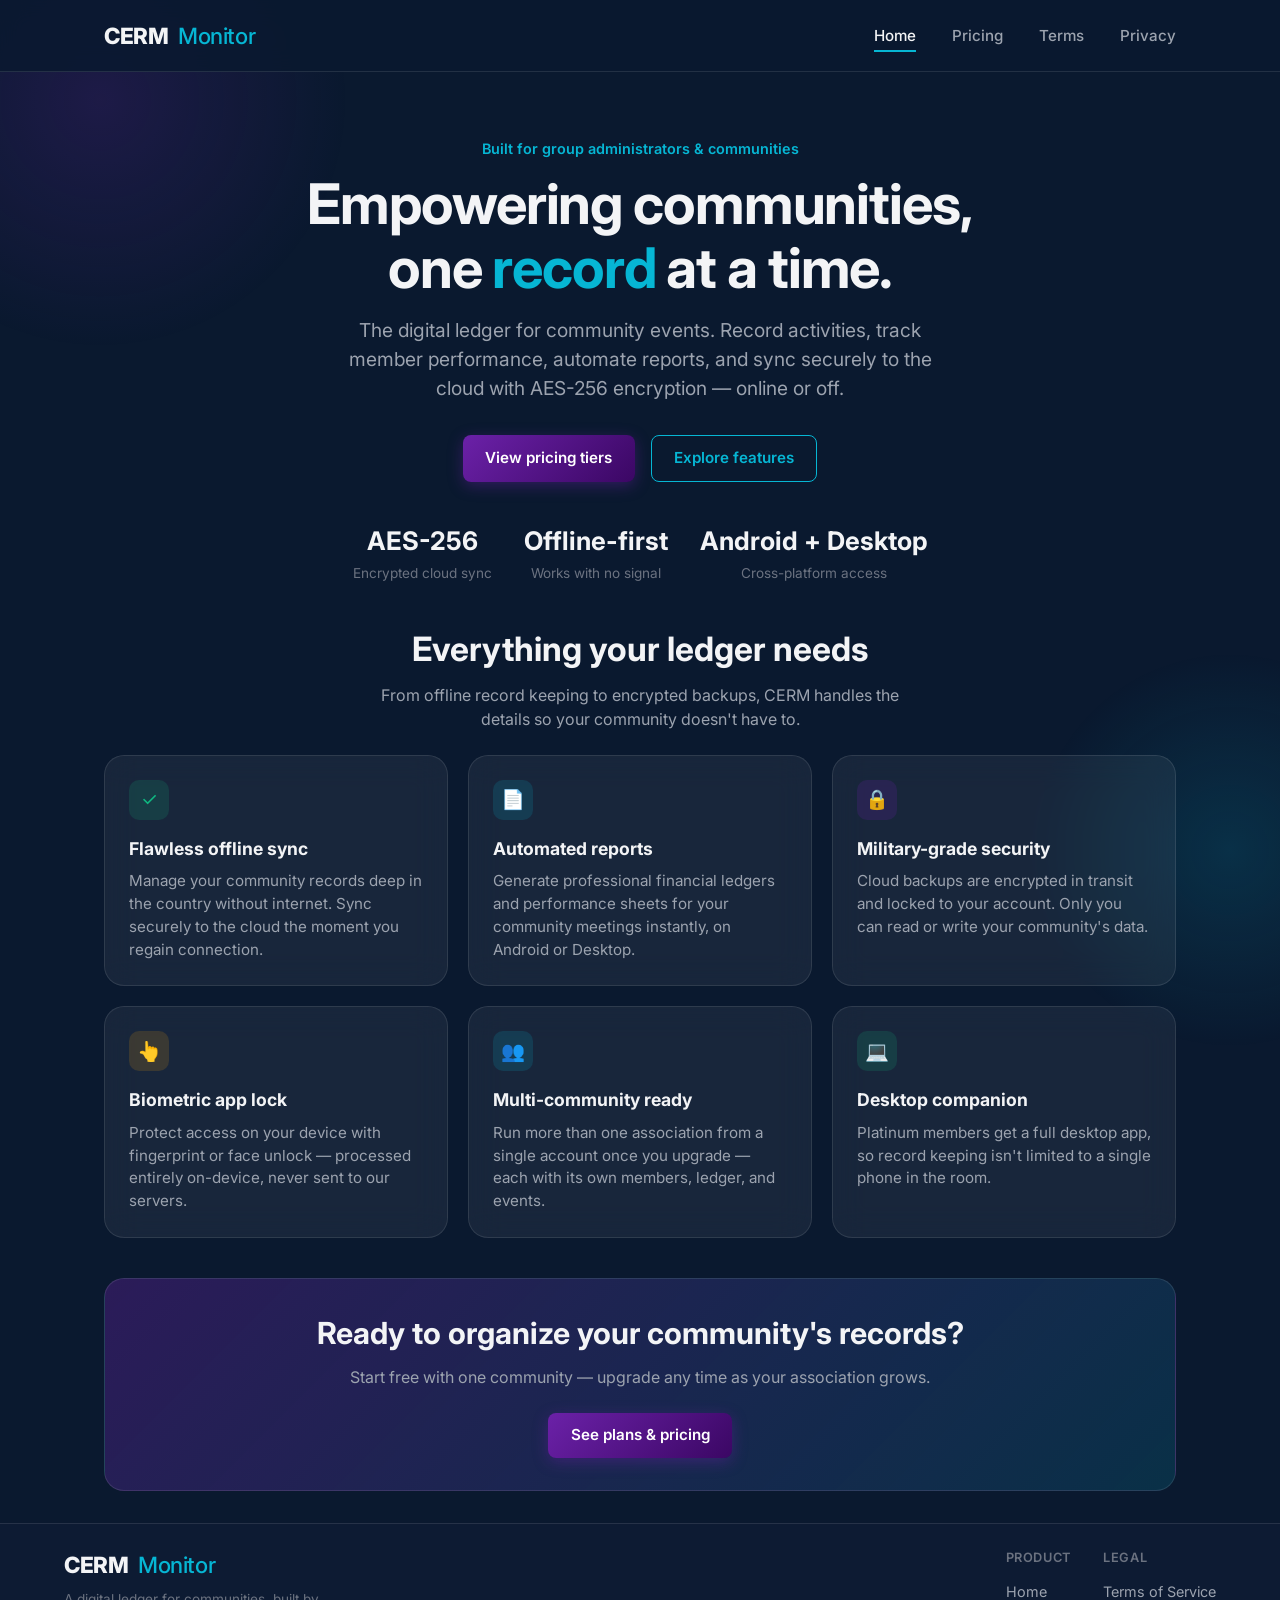
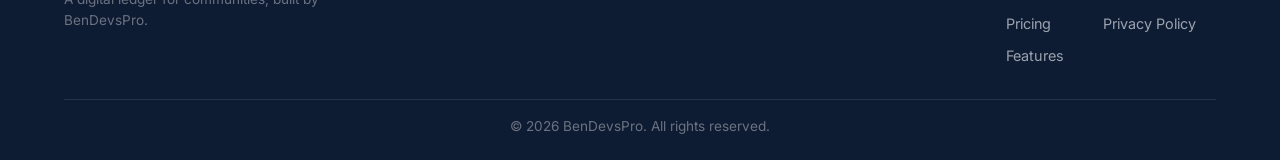
==== index.html @ d8074134 "Add files via upload" ====
<!DOCTYPE html>
<html lang="en">
<head>
    <meta charset="UTF-8">
    <meta name="viewport" content="width=device-width, initial-scale=1.0">
    <title>CERM | Community Events Records Monitor</title>
    <meta name="description" content="CERM is the digital ledger for group administrators and communities — record activities, track member performance, automate reports, and sync securely with AES-256 encryption.">
    <link rel="stylesheet" href="styles.css">
    <link href="https://fonts.googleapis.com/css2?family=Inter:wght@400;500;600;800&display=swap" rel="stylesheet">
</head>
<body>
    <a href="#main" class="skip-link">Skip to content</a>

    <header>
        <nav>
            <a href="index.html" class="logo">CERM <span>Monitor</span></a>
            <button class="nav-toggle" aria-label="Toggle navigation" aria-expanded="false">
                <span></span><span></span><span></span>
            </button>
            <ul class="nav-links">
                <li><a href="index.html">Home</a></li>
                <li><a href="subscription.html">Pricing</a></li>
                <li><a href="terms-of-service.html">Terms</a></li>
                <li><a href="privacy-policy.html">Privacy</a></li>
            </ul>
        </nav>
    </header>

    <main id="main">
        <section class="hero">
            <span class="hero-eyebrow">Built for group administrators & communities</span>
            <h1>Empowering communities,<br>one <span class="accent">record</span> at a time.</h1>
            <p>The digital ledger for community events. Record activities, track member performance, automate reports, and sync securely to the cloud with AES-256 encryption — online or off.</p>
            <div class="hero-actions">
                <a href="subscription.html" class="btn btn-primary">View pricing tiers</a>
                <a href="#features" class="btn btn-outline">Explore features</a>
            </div>
            <div class="hero-stats">
                <div>
                    <strong>AES-256</strong>
                    <span>Encrypted cloud sync</span>
                </div>
                <div>
                    <strong>Offline-first</strong>
                    <span>Works with no signal</span>
                </div>
                <div>
                    <strong>Android + Desktop</strong>
                    <span>Cross-platform access</span>
                </div>
            </div>
        </section>

        <section id="features">
            <div class="section-heading">
                <h2>Everything your ledger needs</h2>
                <p>From offline record keeping to encrypted backups, CERM handles the details so your community doesn't have to.</p>
            </div>
            <div class="feature-grid">
                <div class="feature-card">
                    <div class="feature-icon" style="background: rgba(16, 185, 129, 0.15); color: var(--emerald-success);">✓</div>
                    <h3>Flawless offline sync</h3>
                    <p>Manage your community records deep in the country without internet. Sync securely to the cloud the moment you regain connection.</p>
                </div>
                <div class="feature-card">
                    <div class="feature-icon" style="background: rgba(6, 182, 212, 0.15); color: var(--cyan-accent);">📄</div>
                    <h3>Automated reports</h3>
                    <p>Generate professional financial ledgers and performance sheets for your community meetings instantly, on Android or Desktop.</p>
                </div>
                <div class="feature-card">
                    <div class="feature-icon" style="background: rgba(107, 33, 168, 0.2); color: #C084FC;">🔒</div>
                    <h3>Military-grade security</h3>
                    <p>Cloud backups are encrypted in transit and locked to your account. Only you can read or write your community's data.</p>
                </div>
                <div class="feature-card">
                    <div class="feature-icon" style="background: rgba(245, 158, 11, 0.15); color: var(--amber-accent);">👆</div>
                    <h3>Biometric app lock</h3>
                    <p>Protect access on your device with fingerprint or face unlock — processed entirely on-device, never sent to our servers.</p>
                </div>
                <div class="feature-card">
                    <div class="feature-icon" style="background: rgba(6, 182, 212, 0.15); color: var(--cyan-accent);">👥</div>
                    <h3>Multi-community ready</h3>
                    <p>Run more than one association from a single account once you upgrade — each with its own members, ledger, and events.</p>
                </div>
                <div class="feature-card">
                    <div class="feature-icon" style="background: rgba(16, 185, 129, 0.15); color: var(--emerald-success);">💻</div>
                    <h3>Desktop companion</h3>
                    <p>Platinum members get a full desktop app, so record keeping isn't limited to a single phone in the room.</p>
                </div>
            </div>

            <div class="cta-banner">
                <h2>Ready to organize your community's records?</h2>
                <p>Start free with one community — upgrade any time as your association grows.</p>
                <a href="subscription.html" class="btn btn-primary">See plans & pricing</a>
            </div>
        </section>
    </main>

    <footer>
        <div class="footer-inner">
            <div class="footer-brand">
                <a href="index.html" class="logo">CERM <span>Monitor</span></a>
                <p class="footer-tagline">A digital ledger for communities, built by BenDevsPro.</p>
            </div>
            <div class="footer-links-group">
                <div class="footer-col">
                    <h4>Product</h4>
                    <ul>
                        <li><a href="index.html">Home</a></li>
                        <li><a href="subscription.html">Pricing</a></li>
                        <li><a href="index.html#features">Features</a></li>
                    </ul>
                </div>
                <div class="footer-col">
                    <h4>Legal</h4>
                    <ul>
                        <li><a href="terms-of-service.html">Terms of Service</a></li>
                        <li><a href="privacy-policy.html">Privacy Policy</a></li>
                    </ul>
                </div>
            </div>
        </div>
        <p class="footer-bottom">&copy; 2026 BenDevsPro. All rights reserved.</p>
    </footer>

    <script src="script.js"></script>
</body>
</html>
---- styles.css ----
:root {
    /* Brand Colors */
    --navy-bg: #0A192F;
    --navy-card: #112240;
    --purple-grad-start: #6B21A8;
    --purple-grad-end: #3B0764;
    --cyan-accent: #06B6D4;
    --emerald-success: #10B981;
    --amber-accent: #F59E0B;
    --text-primary: #F3F4F6;
    --text-secondary: #9CA3AF;
    --text-muted: #6B7280;

    /* Glassmorphism Variables - Adjusted for better contrast */
    --glass-bg: rgba(255, 255, 255, 0.06);
    --glass-bg-solid: #0D1B33;
    --glass-border: rgba(255, 255, 255, 0.1);

    /* Rhythm */
    --radius-sm: 8px;
    --radius-md: 14px;
    --radius-lg: 20px;
    --header-h: 72px;
}

* {
    margin: 0;
    padding: 0;
    box-sizing: border-box;
    font-family: 'Inter', -apple-system, BlinkMacSystemFont, "Segoe UI", Roboto, sans-serif;
}

html {
    scroll-behavior: smooth;
    scroll-padding-top: calc(var(--header-h) + 16px);
}

body {
    background-color: var(--navy-bg);
    color: var(--text-primary);
    line-height: 1.5; /* Reduced from 1.65 for tighter precision */
    overflow-x: hidden;
}

a { color: inherit; }

/* Skip link (a11y) */
.skip-link {
    position: absolute;
    top: -100px;
    left: 1rem;
    background: var(--cyan-accent);
    color: var(--navy-bg);
    padding: 0.6rem 1rem;
    border-radius: var(--radius-sm);
    font-weight: 600;
    z-index: 2000;
    transition: top 0.2s ease;
}
.skip-link:focus { top: 1rem; }

:focus-visible {
    outline: 2px solid var(--cyan-accent);
    outline-offset: 3px;
    border-radius: 4px;
}

/* Background Ambient Glow */
body::before {
    content: '';
    position: fixed;
    top: -150px;
    left: -150px;
    width: 500px;
    height: 500px;
    background: radial-gradient(circle, rgba(107, 33, 168, 0.2) 0%, rgba(10, 25, 47, 0) 70%);
    z-index: -1;
}

body::after {
    content: '';
    position: fixed;
    bottom: -150px;
    right: -150px;
    width: 400px;
    height: 400px;
    background: radial-gradient(circle, rgba(6, 182, 212, 0.15) 0%, rgba(10, 25, 47, 0) 70%);
    z-index: -1;
}

/* ============ Navigation ============ */
header {
    background: rgba(10, 25, 47, 0.85);
    backdrop-filter: blur(12px);
    -webkit-backdrop-filter: blur(12px);
    border-bottom: 1px solid var(--glass-border);
    position: fixed;
    width: 100%;
    top: 0;
    z-index: 1000;
    height: var(--header-h);
    display: flex;
    align-items: center;
}

nav {
    display: flex;
    justify-content: space-between;
    align-items: center;
    padding: 0 5%;
    max-width: 1200px;
    width: 100%;
    margin: 0 auto;
    position: relative;
}

.logo {
    font-size: 1.4rem;
    font-weight: 800;
    color: var(--text-primary);
    text-decoration: none;
    display: flex;
    align-items: center;
    gap: 10px;
    letter-spacing: -0.02em;
}

.logo span {
    color: var(--cyan-accent);
    font-weight: 500;
}

.nav-links {
    display: flex;
    list-style: none;
    gap: 2.25rem;
    align-items: center;
}

.nav-links a {
    color: var(--text-secondary);
    text-decoration: none;
    font-weight: 500;
    font-size: 0.95rem;
    position: relative;
    padding: 0.3rem 0;
    transition: color 0.25s ease;
}

.nav-links a::after {
    content: '';
    position: absolute;
    left: 0;
    bottom: -2px;
    width: 0;
    height: 2px;
    background: var(--cyan-accent);
    transition: width 0.25s ease;
}

.nav-links a:hover, .nav-links a.active {
    color: var(--text-primary);
}

.nav-links a:hover::after, .nav-links a.active::after {
    width: 100%;
}

/* Hamburger toggle (hidden on desktop) */
.nav-toggle {
    display: none;
    background: transparent;
    border: none;
    cursor: pointer;
    width: 40px;
    height: 40px;
    padding: 8px;
    flex-direction: column;
    justify-content: space-between;
    z-index: 1100;
}

.nav-toggle span {
    display: block;
    height: 2px;
    width: 100%;
    background: var(--text-primary);
    border-radius: 2px;
    transition: transform 0.28s ease, opacity 0.28s ease;
}

.nav-toggle[aria-expanded="true"] span:nth-child(1) {
    transform: translateY(9px) rotate(45deg);
}
.nav-toggle[aria-expanded="true"] span:nth-child(2) {
    opacity: 0;
}
.nav-toggle[aria-expanded="true"] span:nth-child(3) {
    transform: translateY(-9px) rotate(-45deg);
}

/* ============ Buttons ============ */
.btn {
    padding: 0.7rem 1.4rem;
    border-radius: var(--radius-sm);
    text-decoration: none;
    font-weight: 600;
    font-size: 0.95rem;
    transition: transform 0.2s ease, box-shadow 0.2s ease, background 0.2s ease;
    cursor: pointer;
    border: none;
    display: inline-flex;
    align-items: center;
    justify-content: center;
    gap: 0.5rem;
}

.btn-primary {
    background: linear-gradient(135deg, var(--purple-grad-start), var(--purple-grad-end));
    color: white;
    box-shadow: 0 4px 15px rgba(107, 33, 168, 0.4);
}

.btn-primary:hover {
    transform: translateY(-2px);
    box-shadow: 0 6px 20px rgba(107, 33, 168, 0.6);
}

.btn-outline {
    background: transparent;
    border: 1px solid var(--cyan-accent);
    color: var(--cyan-accent);
}

.btn-outline:hover {
    background: rgba(6, 182, 212, 0.1);
    transform: translateY(-2px);
}

.btn:active { transform: translateY(0); }

/* ============ Layout Utilities ============ */
main {
    margin-top: var(--header-h);
    min-height: calc(100vh - var(--header-h) - 100px);
    padding: 2rem 5%;
    max-width: 1200px;
    margin-left: auto;
    margin-right: auto;
}

.glass-card {
    background: var(--glass-bg);
    backdrop-filter: blur(16px);
    -webkit-backdrop-filter: blur(16px);
    border: 1px solid var(--glass-border);
    border-radius: var(--radius-lg);
    padding: 2rem;
    box-shadow: 0 8px 24px rgba(0,0,0, 0.25);
}

/* ============ Hero ============ */
.hero {
    text-align: center;
    padding: 2rem 0 2.5rem;
}

.hero-eyebrow {
    color: var(--cyan-accent);
    font-weight: 600;
    font-size: 0.9rem;
    margin-bottom: 0.75rem;
    display: inline-block;
}

.hero h1 {
    font-size: clamp(2.2rem, 5vw, 3.5rem);
    line-height: 1.15;
    margin-bottom: 1rem;
    letter-spacing: -0.02em;
}

.hero h1 .accent { color: var(--cyan-accent); }

.hero p {
    color: var(--text-secondary);
    font-size: clamp(1.05rem, 2vw, 1.2rem);
    max-width: 600px;
    margin: 0 auto 2rem auto;
}

.hero-actions {
    display: flex;
    gap: 1rem;
    justify-content: center;
    flex-wrap: wrap;
}

.hero-stats {
    display: flex;
    gap: 2rem;
    justify-content: center;
    margin-top: 2.5rem;
    flex-wrap: wrap;
}

.hero-stats div {
    text-align: center;
}

.hero-stats strong {
    display: block;
    font-size: 1.6rem;
    color: var(--text-primary);
}

.hero-stats span {
    color: var(--text-muted);
    font-size: 0.85rem;
}

/* ============ Feature / Section Cards ============ */
.section-heading {
    text-align: center;
    margin-bottom: 1.5rem;
}

.section-heading h2 {
    font-size: clamp(1.6rem, 3vw, 2.1rem);
    margin-bottom: 0.5rem;
}

.section-heading p {
    color: var(--text-secondary);
    max-width: 520px;
    margin: 0 auto;
}

.feature-grid {
    display: grid;
    grid-template-columns: repeat(auto-fit, minmax(280px, 1fr));
    gap: 1.25rem;
    margin-top: 1.5rem;
}

.feature-card {
    background: var(--glass-bg);
    backdrop-filter: blur(16px);
    -webkit-backdrop-filter: blur(16px);
    border: 1px solid var(--glass-border);
    border-radius: var(--radius-lg);
    padding: 1.5rem;
    transition: transform 0.25s ease, border-color 0.25s ease;
}

.feature-card:hover {
    transform: translateY(-4px);
    border-color: rgba(6, 182, 212, 0.45);
}

.feature-icon {
    width: 40px;
    height: 40px;
    border-radius: 10px;
    display: flex;
    align-items: center;
    justify-content: center;
    font-size: 1.2rem;
    margin-bottom: 1rem;
}

.feature-card h3 {
    font-size: 1.1rem;
    margin-bottom: 0.5rem;
    color: var(--text-primary);
}

.feature-card p {
    color: var(--text-secondary);
    font-size: 0.95rem;
}

/* CTA banner */
.cta-banner {
    margin-top: 2.5rem;
    text-align: center;
    padding: 2rem 1.5rem;
    border-radius: var(--radius-lg);
    background: linear-gradient(135deg, rgba(107, 33, 168, 0.35), rgba(6, 182, 212, 0.15));
    border: 1px solid var(--glass-border);
}

.cta-banner h2 {
    font-size: clamp(1.4rem, 3vw, 1.9rem);
    margin-bottom: 0.5rem;
}

.cta-banner p {
    color: var(--text-secondary);
    margin-bottom: 1.5rem;
}

/* ============ Typography for Legal Pages ============ */
.legal-content h1 {
    font-size: clamp(2rem, 4vw, 2.5rem);
    margin-bottom: 0.5rem;
    color: var(--text-primary);
}

.legal-content .last-updated {
    color: var(--cyan-accent);
    margin-bottom: 1rem;
    font-size: 0.9rem;
}

.legal-content .legal-intro {
    color: var(--text-secondary);
    margin-bottom: 2rem;
    max-width: 640px;
}

.legal-content h2 {
    color: var(--text-primary);
    margin-top: 2rem;
    margin-bottom: 0.75rem;
    font-size: 1.25rem;
    border-bottom: 1px solid var(--glass-border);
    padding-bottom: 0.5rem;
}

.legal-content p, .legal-content li {
    color: var(--text-secondary);
    margin-bottom: 0.75rem;
    max-width: 70ch;
}

.legal-content ul {
    margin-left: 1.5rem;
    margin-bottom: 1.5rem;
}

.legal-content strong { color: var(--text-primary); }

.legal-nav {
    display: flex;
    gap: 0.75rem;
    flex-wrap: wrap;
    margin-bottom: 1.5rem;
}

.legal-nav a {
    text-decoration: none;
    font-size: 0.85rem;
    font-weight: 600;
    color: var(--text-secondary);
    padding: 0.4rem 0.8rem;
    border-radius: 20px;
    border: 1px solid var(--glass-border);
    transition: all 0.2s ease;
}

.legal-nav a:hover, .legal-nav a[aria-current="page"] {
    color: var(--cyan-accent);
    border-color: var(--cyan-accent);
}

.legal-contact {
    margin-top: 2rem;
    padding-top: 1rem;
    border-top: 1px solid var(--glass-border);
    font-size: 0.9rem;
    color: var(--text-muted);
}

.legal-contact a {
    color: var(--cyan-accent);
    text-decoration: none;
}

/* ============ Pricing ============ */
.pricing-grid {
    display: grid;
    grid-template-columns: repeat(auto-fit, minmax(260px, 1fr));
    gap: 1.25rem;
    margin-top: 2rem;
    align-items: stretch;
}

.pricing-card {
    text-align: center;
    transition: transform 0.3s ease, border-color 0.3s ease;
    display: flex;
    flex-direction: column;
    padding: 1.5rem;
}

.pricing-card:hover {
    transform: translateY(-4px);
}

.pricing-card h3 {
    font-size: 1.1rem;
    letter-spacing: 0.01em;
}

.price {
    font-size: 2.5rem;
    font-weight: 800;
    color: var(--text-primary);
    margin: 0.5rem 0 0.25rem;
}

.price-sub {
    color: var(--cyan-accent);
    font-size: 0.85rem;
    min-height: 1.2em;
}

.features-list {
    list-style: none;
    margin: 1.5rem 0;
    text-align: left;
    color: var(--text-secondary);
    flex-grow: 1;
}

.features-list li {
    margin-bottom: 0.6rem;
    display: flex;
    align-items: flex-start;
    gap: 10px;
    font-size: 0.95rem;
}

.features-list li::before {
    content: '✓';
    color: var(--emerald-success);
    font-weight: bold;
    flex-shrink: 0;
}

.tier-gold {
    border: 1px solid rgba(245, 158, 11, 0.3);
}

.tier-platinum {
    border: 1px solid var(--cyan-accent);
    box-shadow: 0 0 25px rgba(6, 182, 212, 0.15);
    position: relative;
}

.tier-badge {
    background: var(--cyan-accent);
    color: var(--navy-bg);
    padding: 3px 10px;
    border-radius: 20px;
    font-size: 0.75rem;
    font-weight: 700;
    display: inline-block;
    margin-bottom: 8px;
    letter-spacing: 0.02em;
    align-self: center;
}

.pricing-note {
    text-align: center;
    color: var(--text-muted);
    font-size: 0.9rem;
    margin-top: 2rem;
}

.pricing-note a {
    color: var(--cyan-accent);
    text-decoration: none;
}

/* ============ Footer ============ */
footer {
    border-top: 1px solid var(--glass-border);
    padding: 1.5rem 5% 1.5rem;
    background: var(--glass-bg-solid);
}

.footer-inner {
    max-width: 1200px;
    margin: 0 auto;
    display: flex;
    justify-content: space-between;
    align-items: flex-start;
    flex-wrap: wrap;
    gap: 2rem;
}

.footer-brand .logo { margin-bottom: 0.5rem; }

.footer-tagline {
    color: var(--text-muted);
    font-size: 0.85rem;
    max-width: 260px;
}

.footer-links-group {
    display: flex;
    gap: 2rem;
    flex-wrap: wrap;
}

.footer-col h4 {
    font-size: 0.8rem;
    text-transform: uppercase;
    letter-spacing: 0.05em;
    color: var(--text-muted);
    margin-bottom: 0.75rem;
    font-weight: 600;
}

.footer-col ul {
    list-style: none;
}

.footer-col li {
    margin-bottom: 0.5rem;
}

.footer-col a {
    color: var(--text-secondary);
    text-decoration: none;
    font-size: 0.9rem;
    transition: color 0.2s ease;
}

.footer-col a:hover { color: var(--cyan-accent); }

.footer-bottom {
    max-width: 1200px;
    margin: 1.5rem auto 0;
    padding-top: 1rem;
    border-top: 1px solid var(--glass-border);
    color: var(--text-muted);
    font-size: 0.85rem;
    text-align: center;
}

/* ============ Mobile Responsive ============ */
@media (max-width: 860px) {
    .nav-toggle {
        display: flex;
    }

    .nav-links {
        position: fixed;
        top: var(--header-h);
        left: 0;
        right: 0;
        flex-direction: column;
        align-items: flex-start;
        gap: 0;
        background: var(--glass-bg-solid);
        border-bottom: 1px solid var(--glass-border);
        max-height: 0;
        overflow: hidden;
        transition: max-height 0.3s ease;
    }

    .nav-links.open {
        max-height: 400px;
    }

    .nav-links li {
        width: 100%;
    }

    .nav-links a {
        display: block;
        width: 100%;
        padding: 1rem 5%;
        border-bottom: 1px solid rgba(255,255,255,0.05);
    }

    .nav-links a::after { display: none; }

    main {
        padding: 2rem 6%;
    }

    .glass-card, .feature-card {
        padding: 1.25rem;
    }

    .hero-actions {
        flex-direction: column;
        align-items: stretch;
    }

    .hero-actions .btn {
        width: 100%;
    }

    .footer-inner {
        flex-direction: column;
    }

    .footer-links-group {
        gap: 2rem;
    }

    .pricing-card:hover {
        transform: none;
    }
}

@media (max-width: 480px) {
    .hero-stats {
        gap: 1.25rem;
    }
}
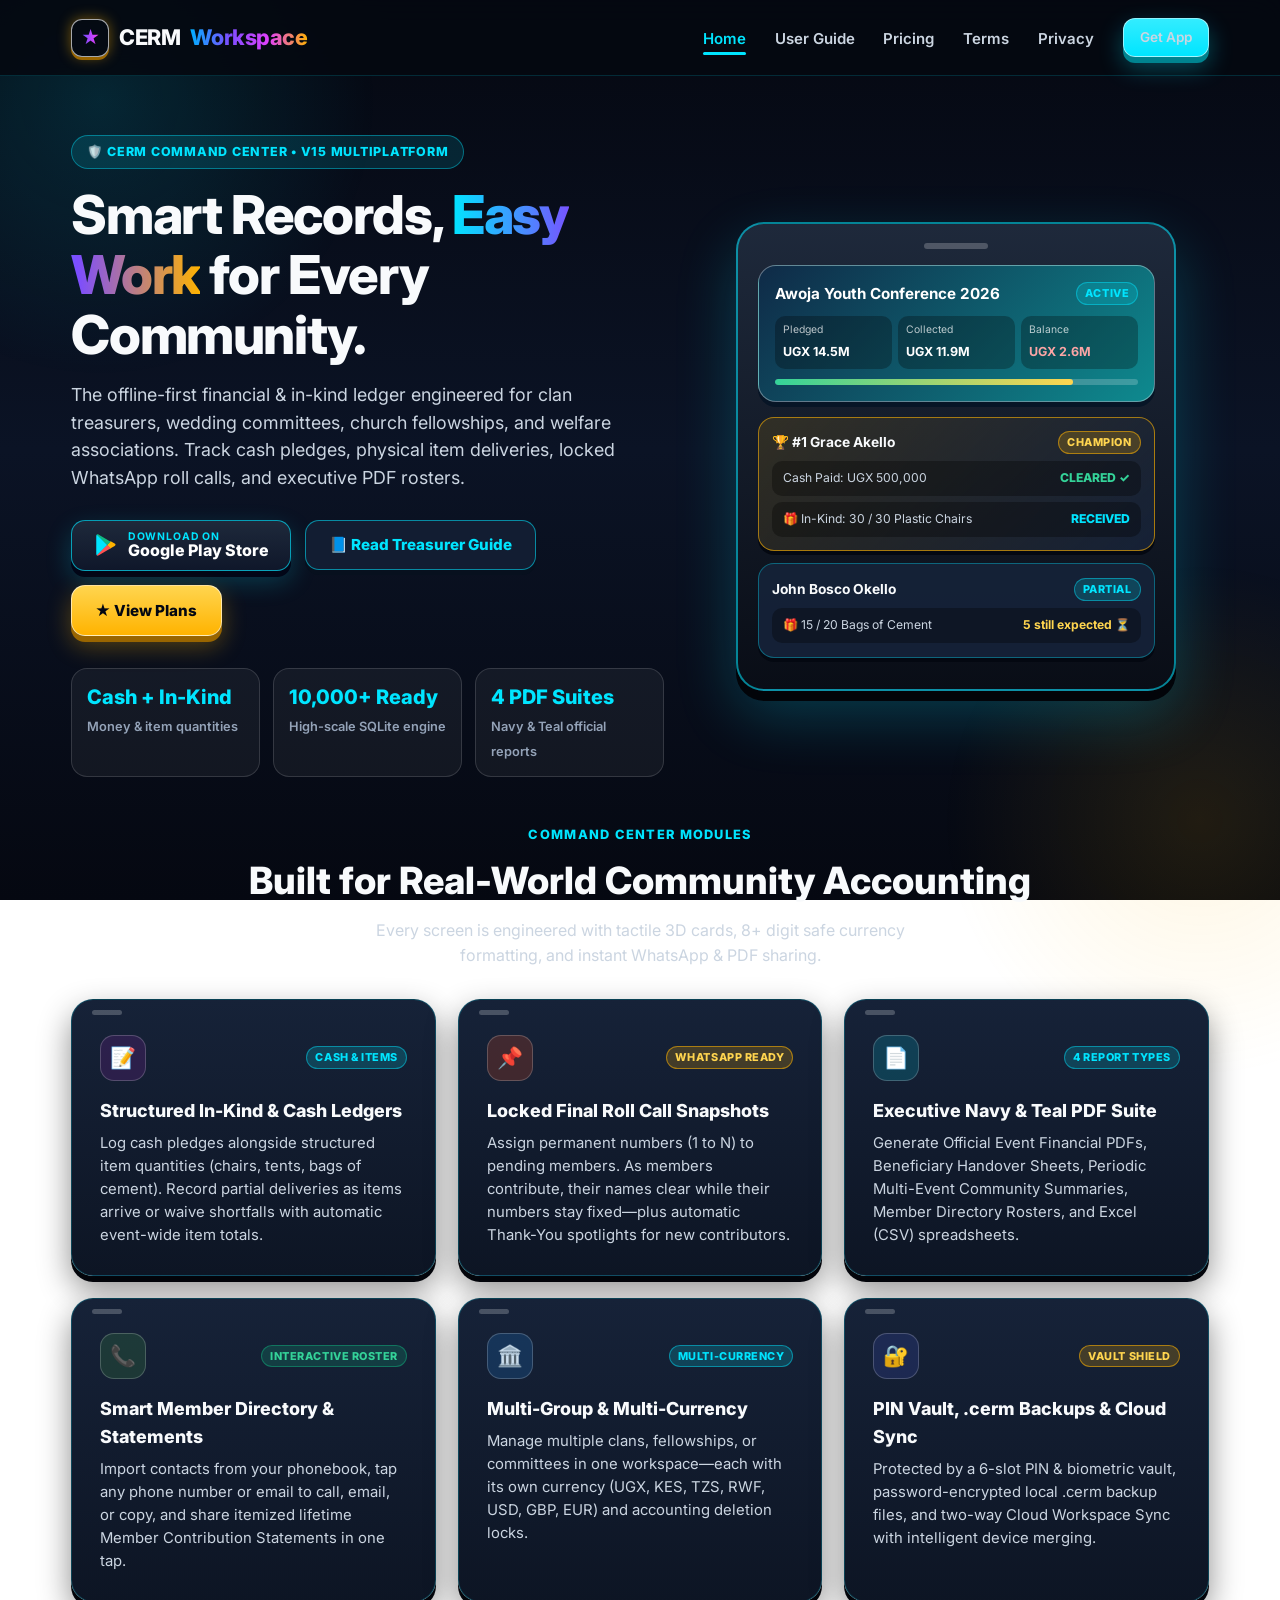
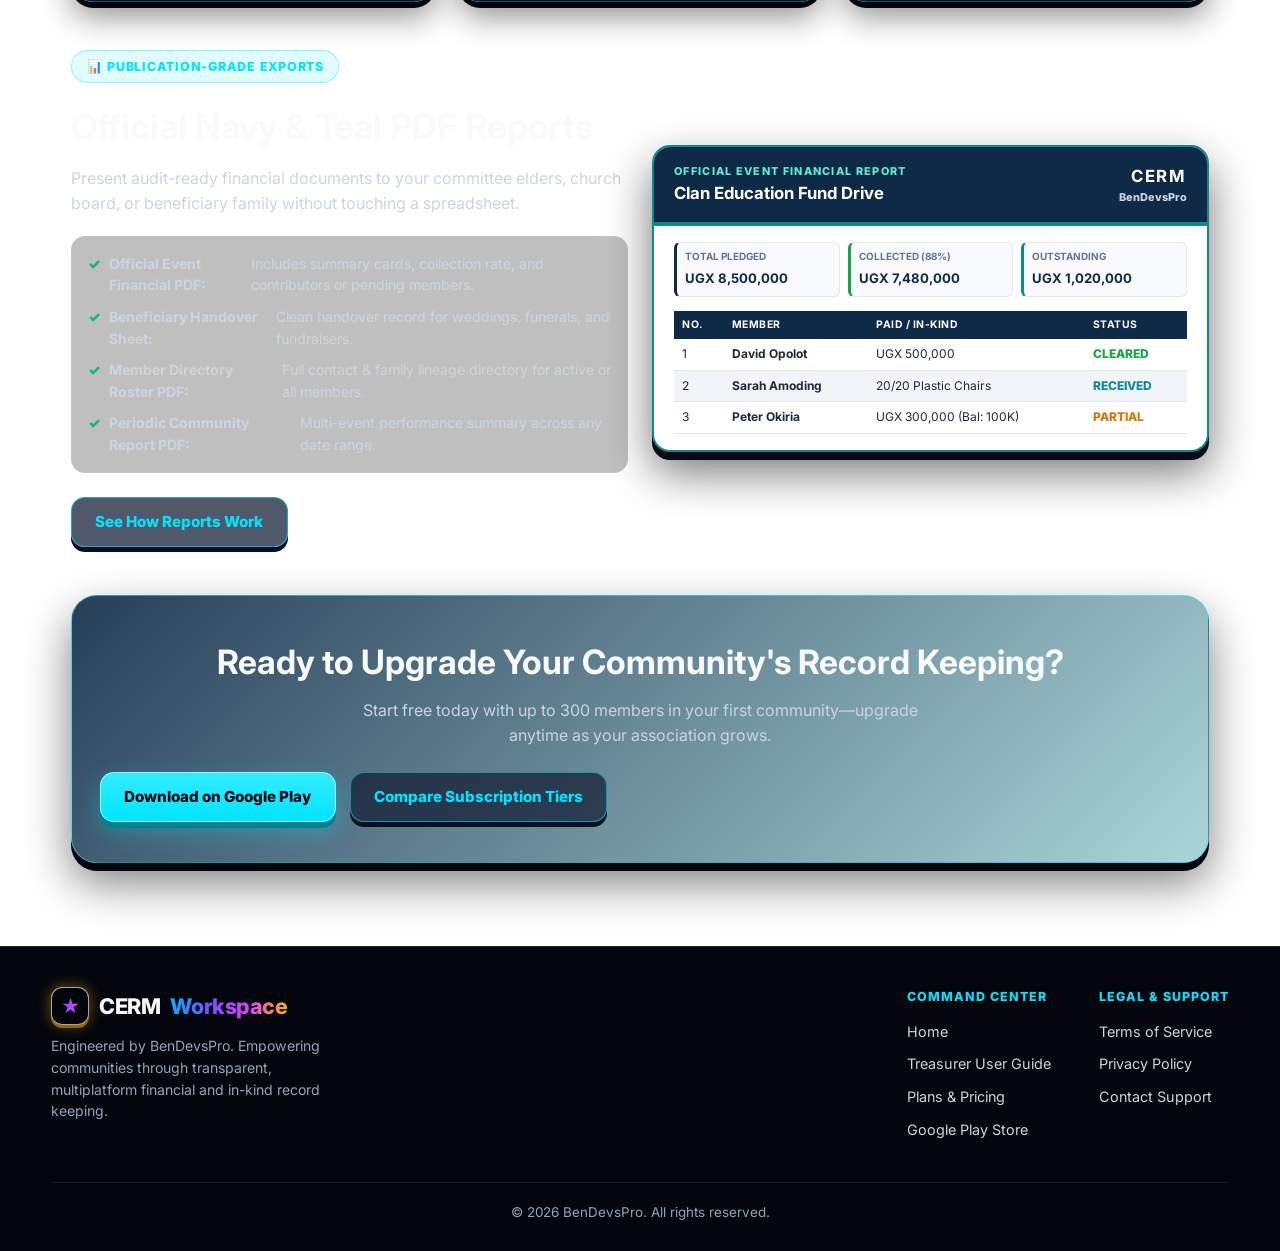
==== commit f7b934a0: "Add files via upload" ====
--- a/index.html
+++ b/index.html
@@ -4,119 +4,316 @@
     <meta charset="UTF-8">
     <meta name="viewport" content="width=device-width, initial-scale=1.0">
     <title>CERM | Community Events Records Monitor</title>
-    <meta name="description" content="CERM is the digital ledger for group administrators and communities — record activities, track member performance, automate reports, and sync securely with AES-256 encryption.">
+    <meta name="description" content="CERM is the 3D Command Center for community treasurers, clans, fellowships, and committees — track cash pledges, structured in-kind items, fixed WhatsApp roll calls, and executive Navy & Teal PDF reports.">
+    <link rel="icon" type="image/svg+xml" href="favicon.svg">
     <link rel="stylesheet" href="styles.css">
-    <link href="https://fonts.googleapis.com/css2?family=Inter:wght@400;500;600;800&display=swap" rel="stylesheet">
+    <link href="https://fonts.googleapis.com/css2?family=Inter:wght@400;500;600;700;800;900&display=swap" rel="stylesheet">
 </head>
 <body>
     <a href="#main" class="skip-link">Skip to content</a>
 
     <header>
         <nav>
-            <a href="index.html" class="logo">CERM <span>Monitor</span></a>
+            <a href="index.html" class="logo">
+                <span class="logo-medallion">★</span>
+                CERM <span>Workspace</span>
+            </a>
             <button class="nav-toggle" aria-label="Toggle navigation" aria-expanded="false">
                 <span></span><span></span><span></span>
             </button>
             <ul class="nav-links">
-                <li><a href="index.html">Home</a></li>
+                <li><a href="index.html" class="active">Home</a></li>
+                <li><a href="user-guide.html">User Guide</a></li>
                 <li><a href="subscription.html">Pricing</a></li>
                 <li><a href="terms-of-service.html">Terms</a></li>
                 <li><a href="privacy-policy.html">Privacy</a></li>
+                <li>
+                    <a href="https://play.google.com/store/apps/details?id=com.bendevspro.communityeventsrecordsmonitor" target="_blank" rel="noopener" class="btn btn-primary nav-cta-btn">
+                        Get App
+                    </a>
+                </li>
             </ul>
         </nav>
     </header>
 
     <main id="main">
-        <section class="hero">
-            <span class="hero-eyebrow">Built for group administrators & communities</span>
-            <h1>Empowering communities,<br>one <span class="accent">record</span> at a time.</h1>
-            <p>The digital ledger for community events. Record activities, track member performance, automate reports, and sync securely to the cloud with AES-256 encryption — online or off.</p>
-            <div class="hero-actions">
-                <a href="subscription.html" class="btn btn-primary">View pricing tiers</a>
-                <a href="#features" class="btn btn-outline">Explore features</a>
-            </div>
-            <div class="hero-stats">
-                <div>
-                    <strong>AES-256</strong>
-                    <span>Encrypted cloud sync</span>
-                </div>
-                <div>
-                    <strong>Offline-first</strong>
-                    <span>Works with no signal</span>
-                </div>
-                <div>
-                    <strong>Android + Desktop</strong>
-                    <span>Cross-platform access</span>
+        <!-- Split Hero with Interactive 3D Command Center Mockup -->
+        <section class="hero-split">
+            <div>
+                <span class="hero-badge">🛡️ CERM Command Center • v15 Multiplatform</span>
+                <h1>Smart Records, <span class="gradient-word">Easy Work</span> for Every Community.</h1>
+                <p>The offline-first financial &amp; in-kind ledger engineered for clan treasurers, wedding committees, church fellowships, and welfare associations. Track cash pledges, physical item deliveries, locked WhatsApp roll calls, and executive PDF rosters.</p>
+
+                <div class="hero-actions">
+                    <a href="https://play.google.com/store/apps/details?id=com.bendevspro.communityeventsrecordsmonitor" target="_blank" rel="noopener" class="btn btn-playstore">
+                        <svg class="play-icon" viewBox="0 0 24 24" fill="none">
+                            <path d="M3.6 2.4C3.2 2.8 3 3.4 3 4.2V19.8C3 20.6 3.2 21.2 3.6 21.6L3.7 21.7L13.1 12.3V11.7L3.7 2.3L3.6 2.4Z" fill="#00E5FF"/>
+                            <path d="M16.2 15.5L13.1 12.3V11.7L16.2 8.5L16.3 8.6L20 10.7C21.1 11.3 21.1 12.3 20 13L16.3 15.1L16.2 15.5Z" fill="#FFB300"/>
+                            <path d="M16.3 15.1L13.1 12L3.6 21.5C4 21.9 4.6 22 5.4 21.5L16.3 15.1Z" fill="#FF5252"/>
+                            <path d="M16.3 8.9L5.4 2.5C4.6 2 4 2.1 3.6 2.5L13.1 12L16.3 8.9Z" fill="#10B981"/>
+                        </svg>
+                        <div class="play-text">
+                            <small>Download on</small>
+                            <strong>Google Play Store</strong>
+                        </div>
+                    </a>
+                    <a href="user-guide.html" class="btn btn-outline">📘 Read Treasurer Guide</a>
+                    <a href="subscription.html" class="btn btn-gold">★ View Plans</a>
+                </div>
+
+                <div class="hero-metrics-strip">
+                    <div class="metric-pod">
+                        <strong>Cash + In-Kind</strong>
+                        <span>Money &amp; item quantities</span>
+                    </div>
+                    <div class="metric-pod">
+                        <strong>10,000+ Ready</strong>
+                        <span>High-scale SQLite engine</span>
+                    </div>
+                    <div class="metric-pod">
+                        <strong>4 PDF Suites</strong>
+                        <span>Navy &amp; Teal official reports</span>
+                    </div>
+                </div>
+            </div>
+
+            <!-- Leader Image: 3D App Command Center Preview -->
+            <div class="leader-showcase" aria-label="CERM 3D Command Center Preview">
+                <div class="device-frame">
+                    <div class="device-notch"></div>
+                    <div class="mockup-banner">
+                        <div class="mockup-banner-top">
+                            <strong>Awoja Youth Conference 2026</strong>
+                            <span class="pill-badge pill-cyan">ACTIVE</span>
+                        </div>
+                        <div class="mockup-stat-row">
+                            <div class="mockup-stat">
+                                <small>Pledged</small>
+                                <strong>UGX 14.5M</strong>
+                            </div>
+                            <div class="mockup-stat">
+                                <small>Collected</small>
+                                <strong>UGX 11.9M</strong>
+                            </div>
+                            <div class="mockup-stat">
+                                <small>Balance</small>
+                                <strong style="color: #FCA5A5;">UGX 2.6M</strong>
+                            </div>
+                        </div>
+                        <div class="mockup-progress-track">
+                            <div class="mockup-progress-fill"></div>
+                        </div>
+                    </div>
+
+                    <!-- Sample Expanded 3D Champion Card -->
+                    <div class="mockup-ledger-card gold-card">
+                        <div class="mockup-card-head">
+                            <strong>🏆 #1 Grace Akello</strong>
+                            <span class="pill-badge pill-gold">CHAMPION</span>
+                        </div>
+                        <div class="mockup-sub-box">
+                            <span>Cash Paid: UGX 500,000</span>
+                            <span style="color: #34D399; font-weight: 800;">CLEARED ✓</span>
+                        </div>
+                        <div class="mockup-sub-box" style="margin-top: 6px;">
+                            <span>🎁 In-Kind: 30 / 30 Plastic Chairs</span>
+                            <span style="color: #00E5FF; font-weight: 800;">RECEIVED</span>
+                        </div>
+                    </div>
+
+                    <!-- Sample In-Kind Partial Delivery Card -->
+                    <div class="mockup-ledger-card">
+                        <div class="mockup-card-head">
+                            <strong>John Bosco Okello</strong>
+                            <span class="pill-badge pill-cyan">PARTIAL</span>
+                        </div>
+                        <div class="mockup-sub-box">
+                            <span>🎁 15 / 20 Bags of Cement</span>
+                            <span style="color: var(--gold-light); font-weight: 700;">5 still expected ⏳</span>
+                        </div>
+                    </div>
                 </div>
             </div>
         </section>
 
+        <!-- Core Capabilities Grid -->
         <section id="features">
             <div class="section-heading">
-                <h2>Everything your ledger needs</h2>
-                <p>From offline record keeping to encrypted backups, CERM handles the details so your community doesn't have to.</p>
-            </div>
+                <span class="eyebrow">Command Center Modules</span>
+                <h2>Built for Real-World Community Accounting</h2>
+                <p>Every screen is engineered with tactile 3D cards, 8+ digit safe currency formatting, and instant WhatsApp &amp; PDF sharing.</p>
+            </div>
+
             <div class="feature-grid">
                 <div class="feature-card">
-                    <div class="feature-icon" style="background: rgba(16, 185, 129, 0.15); color: var(--emerald-success);">✓</div>
-                    <h3>Flawless offline sync</h3>
-                    <p>Manage your community records deep in the country without internet. Sync securely to the cloud the moment you regain connection.</p>
-                </div>
-                <div class="feature-card">
-                    <div class="feature-icon" style="background: rgba(6, 182, 212, 0.15); color: var(--cyan-accent);">📄</div>
-                    <h3>Automated reports</h3>
-                    <p>Generate professional financial ledgers and performance sheets for your community meetings instantly, on Android or Desktop.</p>
-                </div>
-                <div class="feature-card">
-                    <div class="feature-icon" style="background: rgba(107, 33, 168, 0.2); color: #C084FC;">🔒</div>
-                    <h3>Military-grade security</h3>
-                    <p>Cloud backups are encrypted in transit and locked to your account. Only you can read or write your community's data.</p>
-                </div>
-                <div class="feature-card">
-                    <div class="feature-icon" style="background: rgba(245, 158, 11, 0.15); color: var(--amber-accent);">👆</div>
-                    <h3>Biometric app lock</h3>
-                    <p>Protect access on your device with fingerprint or face unlock — processed entirely on-device, never sent to our servers.</p>
-                </div>
-                <div class="feature-card">
-                    <div class="feature-icon" style="background: rgba(6, 182, 212, 0.15); color: var(--cyan-accent);">👥</div>
-                    <h3>Multi-community ready</h3>
-                    <p>Run more than one association from a single account once you upgrade — each with its own members, ledger, and events.</p>
-                </div>
-                <div class="feature-card">
-                    <div class="feature-icon" style="background: rgba(16, 185, 129, 0.15); color: var(--emerald-success);">💻</div>
-                    <h3>Desktop companion</h3>
-                    <p>Platinum members get a full desktop app, so record keeping isn't limited to a single phone in the room.</p>
-                </div>
-            </div>
-
-            <div class="cta-banner">
-                <h2>Ready to organize your community's records?</h2>
-                <p>Start free with one community — upgrade any time as your association grows.</p>
-                <a href="subscription.html" class="btn btn-primary">See plans & pricing</a>
+                    <div class="feature-card-top">
+                        <div class="feature-icon" style="background: rgba(142, 36, 170, 0.2); color: #E040FB;">📝</div>
+                        <span class="pill-badge pill-cyan">CASH &amp; ITEMS</span>
+                    </div>
+                    <h3>Structured In-Kind &amp; Cash Ledgers</h3>
+                    <p>Log cash pledges alongside structured item quantities (chairs, tents, bags of cement). Record partial deliveries as items arrive or waive shortfalls with automatic event-wide item totals.</p>
+                </div>
+
+                <div class="feature-card">
+                    <div class="feature-card-top">
+                        <div class="feature-icon" style="background: rgba(244, 81, 30, 0.2); color: #FF6E40;">📌</div>
+                        <span class="pill-badge pill-gold">WHATSAPP READY</span>
+                    </div>
+                    <h3>Locked Final Roll Call Snapshots</h3>
+                    <p>Assign permanent numbers (1 to N) to pending members. As members contribute, their names clear while their numbers stay fixed—plus automatic Thank-You spotlights for new contributors.</p>
+                </div>
+
+                <div class="feature-card">
+                    <div class="feature-card-top">
+                        <div class="feature-icon" style="background: rgba(0, 229, 255, 0.16); color: var(--cyan-accent);">📄</div>
+                        <span class="pill-badge pill-cyan">4 REPORT TYPES</span>
+                    </div>
+                    <h3>Executive Navy &amp; Teal PDF Suite</h3>
+                    <p>Generate Official Event Financial PDFs, Beneficiary Handover Sheets, Periodic Multi-Event Community Summaries, Member Directory Rosters, and Excel (CSV) spreadsheets.</p>
+                </div>
+
+                <div class="feature-card">
+                    <div class="feature-card-top">
+                        <div class="feature-icon" style="background: rgba(67, 160, 71, 0.2); color: #66BB6A;">📞</div>
+                        <span class="pill-badge pill-green">INTERACTIVE ROSTER</span>
+                    </div>
+                    <h3>Smart Member Directory &amp; Statements</h3>
+                    <p>Import contacts from your phonebook, tap any phone number or email to call, email, or copy, and share itemized lifetime Member Contribution Statements in one tap.</p>
+                </div>
+
+                <div class="feature-card">
+                    <div class="feature-card-top">
+                        <div class="feature-icon" style="background: rgba(30, 136, 229, 0.2); color: #42A5F5;">🏛️</div>
+                        <span class="pill-badge pill-cyan">MULTI-CURRENCY</span>
+                    </div>
+                    <h3>Multi-Group &amp; Multi-Currency</h3>
+                    <p>Manage multiple clans, fellowships, or committees in one workspace—each with its own currency (UGX, KES, TZS, RWF, USD, GBP, EUR) and accounting deletion locks.</p>
+                </div>
+
+                <div class="feature-card">
+                    <div class="feature-card-top">
+                        <div class="feature-icon" style="background: rgba(57, 73, 171, 0.25); color: #8C9EFF;">🔐</div>
+                        <span class="pill-badge pill-gold">VAULT SHIELD</span>
+                    </div>
+                    <h3>PIN Vault, .cerm Backups &amp; Cloud Sync</h3>
+                    <p>Protected by a 6-slot PIN &amp; biometric vault, password-encrypted local <code>.cerm</code> backup files, and two-way Cloud Workspace Sync with intelligent device merging.</p>
+                </div>
             </div>
         </section>
+
+        <!-- Executive PDF Visual Showcase -->
+        <section class="pdf-showcase-grid">
+            <div>
+                <span class="hero-badge">📊 Publication-Grade Exports</span>
+                <h2 style="font-size: clamp(1.6rem, 3vw, 2.2rem); margin-bottom: 0.75rem;">Official Navy &amp; Teal PDF Reports</h2>
+                <p style="color: var(--text-secondary); margin-bottom: 1.2rem;">Present audit-ready financial documents to your committee elders, church board, or beneficiary family without touching a spreadsheet.</p>
+                <ul class="features-list" style="margin-bottom: 1.5rem;">
+                    <li><strong>Official Event Financial PDF:</strong> Includes summary cards, collection rate, and contributors or pending members.</li>
+                    <li><strong>Beneficiary Handover Sheet:</strong> Clean handover record for weddings, funerals, and fundraisers.</li>
+                    <li><strong>Member Directory Roster PDF:</strong> Full contact &amp; family lineage directory for active or all members.</li>
+                    <li><strong>Periodic Community Report PDF:</strong> Multi-event performance summary across any date range.</li>
+                </ul>
+                <a href="user-guide.html#pdf_csv_reports" class="btn btn-outline">See How Reports Work</a>
+            </div>
+
+            <div class="pdf-sheet-preview" aria-label="Official CERM PDF Report Preview">
+                <div class="pdf-sheet-header">
+                    <div>
+                        <small>OFFICIAL EVENT FINANCIAL REPORT</small>
+                        <strong>Clan Education Fund Drive</strong>
+                    </div>
+                    <div style="text-align: right;">
+                        <strong style="letter-spacing: 0.1em;">CERM</strong>
+                        <small style="color: #CBD5E1; letter-spacing: 0;">BenDevsPro</small>
+                    </div>
+                </div>
+                <div class="pdf-sheet-body">
+                    <div class="pdf-summary-cards">
+                        <div class="pdf-mini-card">
+                            <span>TOTAL PLEDGED</span>
+                            <strong>UGX 8,500,000</strong>
+                        </div>
+                        <div class="pdf-mini-card green">
+                            <span>COLLECTED (88%)</span>
+                            <strong>UGX 7,480,000</strong>
+                        </div>
+                        <div class="pdf-mini-card teal">
+                            <span>OUTSTANDING</span>
+                            <strong>UGX 1,020,000</strong>
+                        </div>
+                    </div>
+                    <table class="pdf-table-mock">
+                        <thead>
+                            <tr>
+                                <th>NO.</th>
+                                <th>MEMBER</th>
+                                <th>PAID / IN-KIND</th>
+                                <th>STATUS</th>
+                            </tr>
+                        </thead>
+                        <tbody>
+                            <tr>
+                                <td>1</td>
+                                <td><strong>David Opolot</strong></td>
+                                <td>UGX 500,000</td>
+                                <td><span style="color: #16A34A; font-weight: 800;">CLEARED</span></td>
+                            </tr>
+                            <tr>
+                                <td>2</td>
+                                <td><strong>Sarah Amoding</strong></td>
+                                <td>20/20 Plastic Chairs</td>
+                                <td><span style="color: #0E8A8F; font-weight: 800;">RECEIVED</span></td>
+                            </tr>
+                            <tr>
+                                <td>3</td>
+                                <td><strong>Peter Okiria</strong></td>
+                                <td>UGX 300,000 (Bal: 100K)</td>
+                                <td><span style="color: #D97706; font-weight: 800;">PARTIAL</span></td>
+                            </tr>
+                        </tbody>
+                    </table>
+                </div>
+            </div>
+        </section>
+
+        <!-- Bottom CTA -->
+        <div class="cta-banner">
+            <h2>Ready to Upgrade Your Community's Record Keeping?</h2>
+            <p>Start free today with up to 300 members in your first community—upgrade anytime as your association grows.</p>
+            <div class="hero-actions">
+                <a href="https://play.google.com/store/apps/details?id=com.bendevspro.communityeventsrecordsmonitor" target="_blank" rel="noopener" class="btn btn-primary">
+                    Download on Google Play
+                </a>
+                <a href="subscription.html" class="btn btn-outline">Compare Subscription Tiers</a>
+            </div>
+        </div>
     </main>
 
     <footer>
         <div class="footer-inner">
             <div class="footer-brand">
-                <a href="index.html" class="logo">CERM <span>Monitor</span></a>
-                <p class="footer-tagline">A digital ledger for communities, built by BenDevsPro.</p>
+                <a href="index.html" class="logo">
+                    <span class="logo-medallion">★</span>
+                    CERM <span>Workspace</span>
+                </a>
+                <p class="footer-tagline">Engineered by BenDevsPro. Empowering communities through transparent, multiplatform financial and in-kind record keeping.</p>
             </div>
             <div class="footer-links-group">
                 <div class="footer-col">
-                    <h4>Product</h4>
+                    <h4>Command Center</h4>
                     <ul>
                         <li><a href="index.html">Home</a></li>
-                        <li><a href="subscription.html">Pricing</a></li>
-                        <li><a href="index.html#features">Features</a></li>
+                        <li><a href="user-guide.html">Treasurer User Guide</a></li>
+                        <li><a href="subscription.html">Plans &amp; Pricing</a></li>
+                        <li><a href="https://play.google.com/store/apps/details?id=com.bendevspro.communityeventsrecordsmonitor" target="_blank" rel="noopener">Google Play Store</a></li>
                     </ul>
                 </div>
                 <div class="footer-col">
-                    <h4>Legal</h4>
+                    <h4>Legal &amp; Support</h4>
                     <ul>
                         <li><a href="terms-of-service.html">Terms of Service</a></li>
                         <li><a href="privacy-policy.html">Privacy Policy</a></li>
+                        <li><a href="mailto:bendevspro@gmail.com">Contact Support</a></li>
                     </ul>
                 </div>
             </div>
--- a/styles.css
+++ b/styles.css
@@ -1,26 +1,41 @@
 :root {
-    /* Brand Colors */
-    --navy-bg: #0A192F;
-    --navy-card: #112240;
-    --purple-grad-start: #6B21A8;
-    --purple-grad-end: #3B0764;
-    --cyan-accent: #06B6D4;
+    /* CERM 3D Casual Gaming & Security Vault Palette */
+    --vault-bg-top: #050811;
+    --vault-bg-mid: #0B1325;
+    --vault-bg-bottom: #111C33;
+    --vault-card-top: #162238;
+    --vault-card-bottom: #0D1524;
+    --vault-lip-dark: #03050B;
+
+    /* Official PDF Report Accent Colors */
+    --cerm-navy: #0F2A47;
+    --cerm-teal: #0E8A8F;
+
+    /* Neon & Podium Accents */
+    --cyan-accent: #00E5FF;
+    --cyan-lip: #00838F;
+    --gold-accent: #FFB300;
+    --gold-light: #FFD54F;
+    --gold-lip: #996500;
+    --silver-accent: #90A4AE;
+    --bronze-accent: #CD7F32;
     --emerald-success: #10B981;
-    --amber-accent: #F59E0B;
-    --text-primary: #F3F4F6;
-    --text-secondary: #9CA3AF;
-    --text-muted: #6B7280;
-
-    /* Glassmorphism Variables - Adjusted for better contrast */
-    --glass-bg: rgba(255, 255, 255, 0.06);
-    --glass-bg-solid: #0D1B33;
-    --glass-border: rgba(255, 255, 255, 0.1);
-
-    /* Rhythm */
-    --radius-sm: 8px;
-    --radius-md: 14px;
-    --radius-lg: 20px;
-    --header-h: 72px;
+    --emerald-lip: #065F46;
+    --purple-accent: #AB47BC;
+    --coral-accent: #FF5252;
+
+    --text-primary: #F8FAFC;
+    --text-secondary: #CBD5E1;
+    --text-muted: #94A3B8;
+
+    --glass-border: rgba(0, 229, 255, 0.22);
+    --card-border-subtle: rgba(255, 255, 255, 0.12);
+
+    --radius-sm: 10px;
+    --radius-md: 16px;
+    --radius-lg: 22px;
+    --radius-xl: 26px;
+    --header-h: 76px;
 }
 
 * {
@@ -32,17 +47,21 @@
 
 html {
     scroll-behavior: smooth;
-    scroll-padding-top: calc(var(--header-h) + 16px);
+    scroll-padding-top: calc(var(--header-h) + 20px);
 }
 
 body {
-    background-color: var(--navy-bg);
+    background: linear-gradient(180deg, var(--vault-bg-top) 0%, var(--vault-bg-mid) 50%, var(--vault-bg-top) 100%);
+    background-attachment: fixed;
     color: var(--text-primary);
-    line-height: 1.5; /* Reduced from 1.65 for tighter precision */
+    line-height: 1.55;
     overflow-x: hidden;
 }
 
-a { color: inherit; }
+a {
+    color: inherit;
+    text-decoration: none;
+}
 
 /* Skip link (a11y) */
 .skip-link {
@@ -50,10 +69,10 @@
     top: -100px;
     left: 1rem;
     background: var(--cyan-accent);
-    color: var(--navy-bg);
-    padding: 0.6rem 1rem;
+    color: #000;
+    padding: 0.65rem 1.1rem;
     border-radius: var(--radius-sm);
-    font-weight: 600;
+    font-weight: 800;
     z-index: 2000;
     transition: top 0.2s ease;
 }
@@ -62,38 +81,40 @@
 :focus-visible {
     outline: 2px solid var(--cyan-accent);
     outline-offset: 3px;
-    border-radius: 4px;
-}
-
-/* Background Ambient Glow */
+    border-radius: 6px;
+}
+
+/* Ambient Vault Glow Orbs */
 body::before {
     content: '';
     position: fixed;
-    top: -150px;
-    left: -150px;
-    width: 500px;
-    height: 500px;
-    background: radial-gradient(circle, rgba(107, 33, 168, 0.2) 0%, rgba(10, 25, 47, 0) 70%);
+    top: -180px;
+    left: -180px;
+    width: 560px;
+    height: 560px;
+    background: radial-gradient(circle, rgba(0, 229, 255, 0.13) 0%, rgba(5, 8, 17, 0) 70%);
+    pointer-events: none;
     z-index: -1;
 }
 
 body::after {
     content: '';
     position: fixed;
-    bottom: -150px;
-    right: -150px;
-    width: 400px;
-    height: 400px;
-    background: radial-gradient(circle, rgba(6, 182, 212, 0.15) 0%, rgba(10, 25, 47, 0) 70%);
+    bottom: -180px;
+    right: -180px;
+    width: 520px;
+    height: 520px;
+    background: radial-gradient(circle, rgba(255, 179, 0, 0.11) 0%, rgba(5, 8, 17, 0) 70%);
+    pointer-events: none;
     z-index: -1;
 }
 
-/* ============ Navigation ============ */
+/* ============ Header & Navigation ============ */
 header {
-    background: rgba(10, 25, 47, 0.85);
-    backdrop-filter: blur(12px);
-    -webkit-backdrop-filter: blur(12px);
-    border-bottom: 1px solid var(--glass-border);
+    background: rgba(5, 8, 17, 0.88);
+    backdrop-filter: blur(16px);
+    -webkit-backdrop-filter: blur(16px);
+    border-bottom: 1px solid rgba(0, 229, 255, 0.16);
     position: fixed;
     width: 100%;
     top: 0;
@@ -107,74 +128,90 @@
     display: flex;
     justify-content: space-between;
     align-items: center;
-    padding: 0 5%;
-    max-width: 1200px;
+    padding: 0 4%;
+    max-width: 1240px;
     width: 100%;
     margin: 0 auto;
-    position: relative;
 }
 
 .logo {
-    font-size: 1.4rem;
+    font-size: 1.35rem;
     font-weight: 800;
     color: var(--text-primary);
-    text-decoration: none;
-    display: flex;
+    display: inline-flex;
     align-items: center;
     gap: 10px;
     letter-spacing: -0.02em;
 }
 
+.logo-medallion {
+    width: 38px;
+    height: 38px;
+    border-radius: 11px;
+    background: radial-gradient(circle at 35% 30%, var(--gold-light), var(--gold-accent));
+    box-shadow: 0 3px 0 var(--gold-lip), 0 0 14px rgba(255, 179, 0, 0.45);
+    display: inline-flex;
+    align-items: center;
+    justify-content: center;
+    color: #000;
+    font-size: 1.15rem;
+    border: 1.5px solid rgba(255, 255, 255, 0.65);
+}
+
 .logo span {
-    color: var(--cyan-accent);
-    font-weight: 500;
+    background: linear-gradient(90deg, #00B0FF, #7C4DFF, #E040FB, #FFB300);
+    -webkit-background-clip: text;
+    -webkit-text-fill-color: transparent;
+    font-weight: 800;
 }
 
 .nav-links {
     display: flex;
     list-style: none;
-    gap: 2.25rem;
+    gap: 1.8rem;
     align-items: center;
 }
 
 .nav-links a {
     color: var(--text-secondary);
-    text-decoration: none;
-    font-weight: 500;
-    font-size: 0.95rem;
+    font-weight: 600;
+    font-size: 0.94rem;
     position: relative;
-    padding: 0.3rem 0;
-    transition: color 0.25s ease;
-}
-
-.nav-links a::after {
+    padding: 0.35rem 0;
+    transition: color 0.2s ease;
+}
+
+.nav-links a:not(.btn)::after {
     content: '';
     position: absolute;
     left: 0;
     bottom: -2px;
     width: 0;
-    height: 2px;
+    height: 2.5px;
+    border-radius: 2px;
     background: var(--cyan-accent);
     transition: width 0.25s ease;
 }
 
-.nav-links a:hover, .nav-links a.active {
-    color: var(--text-primary);
-}
-
-.nav-links a:hover::after, .nav-links a.active::after {
+.nav-links a:hover,
+.nav-links a.active {
+    color: var(--cyan-accent);
+}
+
+.nav-links a:not(.btn):hover::after,
+.nav-links a:not(.btn).active::after {
     width: 100%;
 }
 
-/* Hamburger toggle (hidden on desktop) */
 .nav-toggle {
     display: none;
-    background: transparent;
-    border: none;
+    background: rgba(255, 255, 255, 0.06);
+    border: 1px solid var(--card-border-subtle);
+    border-radius: 10px;
     cursor: pointer;
-    width: 40px;
-    height: 40px;
-    padding: 8px;
+    width: 42px;
+    height: 42px;
+    padding: 10px 9px;
     flex-direction: column;
     justify-content: space-between;
     z-index: 1100;
@@ -190,428 +227,1012 @@
 }
 
 .nav-toggle[aria-expanded="true"] span:nth-child(1) {
-    transform: translateY(9px) rotate(45deg);
+    transform: translateY(8px) rotate(45deg);
 }
 .nav-toggle[aria-expanded="true"] span:nth-child(2) {
     opacity: 0;
 }
 .nav-toggle[aria-expanded="true"] span:nth-child(3) {
-    transform: translateY(-9px) rotate(-45deg);
-}
-
-/* ============ Buttons ============ */
+    transform: translateY(-8px) rotate(-45deg);
+}
+
+/* ============ 3D Casual Gaming Buttons ============ */
 .btn {
-    padding: 0.7rem 1.4rem;
-    border-radius: var(--radius-sm);
-    text-decoration: none;
-    font-weight: 600;
+    padding: 0.78rem 1.45rem;
+    border-radius: 14px;
+    font-weight: 800;
     font-size: 0.95rem;
-    transition: transform 0.2s ease, box-shadow 0.2s ease, background 0.2s ease;
     cursor: pointer;
     border: none;
     display: inline-flex;
     align-items: center;
     justify-content: center;
-    gap: 0.5rem;
+    gap: 0.55rem;
+    position: relative;
+    transition: transform 0.14s ease, box-shadow 0.14s ease, filter 0.14s ease;
+    user-select: none;
 }
 
 .btn-primary {
-    background: linear-gradient(135deg, var(--purple-grad-start), var(--purple-grad-end));
-    color: white;
-    box-shadow: 0 4px 15px rgba(107, 33, 168, 0.4);
+    background: linear-gradient(180deg, #33ECFF 0%, var(--cyan-accent) 100%);
+    color: #030712;
+    box-shadow: 0 6px 0 var(--cyan-lip), 0 10px 24px rgba(0, 229, 255, 0.32);
+    border: 1px solid rgba(255, 255, 255, 0.55);
 }
 
 .btn-primary:hover {
     transform: translateY(-2px);
-    box-shadow: 0 6px 20px rgba(107, 33, 168, 0.6);
+    box-shadow: 0 8px 0 var(--cyan-lip), 0 14px 28px rgba(0, 229, 255, 0.45);
+}
+
+.btn-primary:active {
+    transform: translateY(4px);
+    box-shadow: 0 2px 0 var(--cyan-lip), 0 4px 10px rgba(0, 229, 255, 0.25);
+}
+
+.btn-gold {
+    background: linear-gradient(180deg, var(--gold-light) 0%, var(--gold-accent) 100%);
+    color: #030712;
+    box-shadow: 0 6px 0 var(--gold-lip), 0 10px 24px rgba(255, 179, 0, 0.32);
+    border: 1px solid rgba(255, 255, 255, 0.6);
+}
+
+.btn-gold:hover {
+    transform: translateY(-2px);
+    box-shadow: 0 8px 0 var(--gold-lip), 0 14px 28px rgba(255, 179, 0, 0.45);
+}
+
+.btn-gold:active {
+    transform: translateY(4px);
+    box-shadow: 0 2px 0 var(--gold-lip);
 }
 
 .btn-outline {
-    background: transparent;
-    border: 1px solid var(--cyan-accent);
-    color: var(--cyan-accent);
+    background: rgba(22, 34, 56, 0.75);
+    border: 1.5px solid rgba(0, 229, 255, 0.55);
+    color: var(--cyan-accent);
+    box-shadow: 0 5px 0 #07101E;
 }
 
 .btn-outline:hover {
-    background: rgba(6, 182, 212, 0.1);
+    background: rgba(0, 229, 255, 0.12);
     transform: translateY(-2px);
-}
-
-.btn:active { transform: translateY(0); }
-
-/* ============ Layout Utilities ============ */
+    box-shadow: 0 7px 0 #07101E, 0 8px 20px rgba(0, 229, 255, 0.2);
+}
+
+.btn-outline:active {
+    transform: translateY(3px);
+    box-shadow: 0 2px 0 #07101E;
+}
+
+/* Official Google Play Store 3D Button */
+.btn-playstore {
+    background: linear-gradient(180deg, #1E293B 0%, #0F172A 100%);
+    color: #FFFFFF;
+    border: 1.5px solid rgba(0, 229, 255, 0.65);
+    box-shadow: 0 6px 0 #020617, 0 10px 26px rgba(0, 229, 255, 0.22);
+    padding: 0.62rem 1.3rem;
+    border-radius: 14px;
+    text-align: left;
+}
+
+.btn-playstore:hover {
+    transform: translateY(-2px);
+    border-color: var(--cyan-accent);
+    box-shadow: 0 8px 0 #020617, 0 14px 30px rgba(0, 229, 255, 0.35);
+}
+
+.btn-playstore:active {
+    transform: translateY(4px);
+    box-shadow: 0 2px 0 #020617;
+}
+
+.play-icon {
+    width: 26px;
+    height: 26px;
+    flex-shrink: 0;
+}
+
+.play-text {
+    display: flex;
+    flex-direction: column;
+    line-height: 1.1;
+}
+
+.play-text small {
+    font-size: 0.65rem;
+    letter-spacing: 0.08em;
+    text-transform: uppercase;
+    color: var(--cyan-accent);
+    font-weight: 700;
+}
+
+.play-text strong {
+    font-size: 1rem;
+    font-weight: 800;
+    color: #FFFFFF;
+}
+
+.nav-cta-btn {
+    padding: 0.5rem 1rem !important;
+    font-size: 0.85rem !important;
+    border-radius: 12px !important;
+}
+
+/* ============ 3D Casual Gaming Slab Card System ============ */
 main {
     margin-top: var(--header-h);
     min-height: calc(100vh - var(--header-h) - 100px);
-    padding: 2rem 5%;
-    max-width: 1200px;
+    padding: 2.2rem 4%;
+    max-width: 1240px;
     margin-left: auto;
     margin-right: auto;
 }
 
-.glass-card {
-    background: var(--glass-bg);
-    backdrop-filter: blur(16px);
-    -webkit-backdrop-filter: blur(16px);
-    border: 1px solid var(--glass-border);
+.glass-card,
+.feature-card,
+.pricing-card,
+.guide-card {
+    background: linear-gradient(180deg, var(--vault-card-top) 0%, var(--vault-card-bottom) 100%);
+    border: 1.5px solid var(--glass-border);
     border-radius: var(--radius-lg);
-    padding: 2rem;
-    box-shadow: 0 8px 24px rgba(0,0,0, 0.25);
-}
-
-/* ============ Hero ============ */
-.hero {
-    text-align: center;
-    padding: 2rem 0 2.5rem;
-}
-
-.hero-eyebrow {
-    color: var(--cyan-accent);
+    padding: 1.75rem;
+    box-shadow: 0 6px 0 var(--vault-lip-dark), 0 14px 32px rgba(0, 0, 0, 0.45);
+    position: relative;
+    overflow: hidden;
+    transition: transform 0.2s ease, border-color 0.2s ease, box-shadow 0.2s ease;
+}
+
+/* Top-Left 3D Specular Gloss Pill on Every Card */
+.glass-card::before,
+.feature-card::before,
+.pricing-card::before,
+.guide-card::before {
+    content: '';
+    position: absolute;
+    top: 10px;
+    left: 20px;
+    width: 30px;
+    height: 5px;
+    border-radius: 999px;
+    background: rgba(255, 255, 255, 0.22);
+    pointer-events: none;
+}
+
+.feature-card:hover {
+    transform: translateY(-4px);
+    border-color: rgba(0, 229, 255, 0.65);
+    box-shadow: 0 10px 0 var(--vault-lip-dark), 0 18px 36px rgba(0, 229, 255, 0.18);
+}
+
+/* ============ Split Hero & Leader Showcase Graphic ============ */
+.hero-split {
+    display: grid;
+    grid-template-columns: 1.08fr 0.92fr;
+    gap: 2.5rem;
+    align-items: center;
+    padding: 1.5rem 0 3rem;
+}
+
+.hero-badge {
+    display: inline-flex;
+    align-items: center;
+    gap: 8px;
+    padding: 0.38rem 0.9rem;
+    border-radius: 999px;
+    background: rgba(0, 229, 255, 0.12);
+    border: 1px solid rgba(0, 229, 255, 0.4);
+    color: var(--cyan-accent);
+    font-weight: 800;
+    font-size: 0.78rem;
+    letter-spacing: 0.06em;
+    text-transform: uppercase;
+    margin-bottom: 1rem;
+}
+
+.hero-split h1 {
+    font-size: clamp(2.1rem, 4.4vw, 3.35rem);
+    line-height: 1.12;
+    font-weight: 800;
+    letter-spacing: -0.025em;
+    margin-bottom: 1rem;
+}
+
+.gradient-word {
+    background: linear-gradient(90deg, #00E5FF, #7C4DFF, #FFB300);
+    -webkit-background-clip: text;
+    -webkit-text-fill-color: transparent;
+}
+
+.hero-split p {
+    color: var(--text-secondary);
+    font-size: clamp(1rem, 1.6vw, 1.12rem);
+    margin-bottom: 1.75rem;
+    max-width: 560px;
+}
+
+.hero-actions {
+    display: flex;
+    gap: 0.9rem;
+    flex-wrap: wrap;
+    align-items: center;
+}
+
+.hero-metrics-strip {
+    display: grid;
+    grid-template-columns: repeat(3, 1fr);
+    gap: 0.85rem;
+    margin-top: 2rem;
+}
+
+.metric-pod {
+    background: rgba(255, 255, 255, 0.05);
+    border: 1px solid rgba(255, 255, 255, 0.14);
+    border-radius: 16px;
+    padding: 0.85rem 0.9rem;
+    text-align: left;
+}
+
+.metric-pod strong {
+    display: block;
+    font-size: 1.25rem;
+    font-weight: 800;
+    color: var(--cyan-accent);
+}
+
+.metric-pod span {
+    font-size: 0.8rem;
+    color: var(--text-muted);
     font-weight: 600;
-    font-size: 0.9rem;
+}
+
+/* 3D Leader Device Mockup Showcase */
+.leader-showcase {
+    position: relative;
+    display: flex;
+    justify-content: center;
+}
+
+.device-frame {
+    width: 100%;
+    max-width: 440px;
+    background: linear-gradient(180deg, #1E293B 0%, #090D16 100%);
+    border: 2px solid rgba(0, 229, 255, 0.55);
+    border-radius: 28px;
+    padding: 1.2rem;
+    box-shadow: 0 10px 0 #020409, 0 24px 60px rgba(0, 229, 255, 0.22);
+    position: relative;
+}
+
+.device-notch {
+    width: 64px;
+    height: 6px;
+    background: rgba(255, 255, 255, 0.22);
+    border-radius: 99px;
+    margin: 0 auto 1rem;
+}
+
+.mockup-banner {
+    background: linear-gradient(135deg, #0F2A47 0%, #0E8A8F 100%);
+    border-radius: 18px;
+    padding: 1rem;
+    border: 1px solid rgba(255, 255, 255, 0.35);
+    box-shadow: 0 5px 0 #071526;
+    margin-bottom: 0.9rem;
+}
+
+.mockup-banner-top {
+    display: flex;
+    justify-content: space-between;
+    align-items: center;
+    margin-bottom: 0.65rem;
+}
+
+.mockup-banner-top strong {
+    font-size: 0.95rem;
+    color: #fff;
+}
+
+.pill-badge {
+    font-size: 0.68rem;
+    font-weight: 800;
+    padding: 2px 8px;
+    border-radius: 99px;
+    text-transform: uppercase;
+    letter-spacing: 0.05em;
+}
+
+.pill-cyan {
+    background: rgba(0, 229, 255, 0.18);
+    color: var(--cyan-accent);
+    border: 1px solid rgba(0, 229, 255, 0.45);
+}
+
+.pill-gold {
+    background: rgba(255, 179, 0, 0.2);
+    color: var(--gold-light);
+    border: 1px solid rgba(255, 179, 0, 0.55);
+}
+
+.pill-green {
+    background: rgba(16, 185, 129, 0.2);
+    color: #34D399;
+    border: 1px solid rgba(16, 185, 129, 0.45);
+}
+
+.mockup-stat-row {
+    display: grid;
+    grid-template-columns: repeat(3, 1fr);
+    gap: 6px;
+    margin-bottom: 0.65rem;
+}
+
+.mockup-stat {
+    background: rgba(0, 0, 0, 0.28);
+    border-radius: 10px;
+    padding: 6px 8px;
+}
+
+.mockup-stat small {
+    display: block;
+    font-size: 0.65rem;
+    color: rgba(255, 255, 255, 0.72);
+}
+
+.mockup-stat strong {
+    font-size: 0.78rem;
+    color: #fff;
+}
+
+.mockup-progress-track {
+    height: 6px;
+    background: rgba(255, 255, 255, 0.2);
+    border-radius: 99px;
+    overflow: hidden;
+}
+
+.mockup-progress-fill {
+    height: 100%;
+    width: 82%;
+    background: linear-gradient(90deg, #34D399, var(--gold-light));
+    border-radius: 99px;
+}
+
+.mockup-ledger-card {
+    background: rgba(22, 34, 56, 0.95);
+    border: 1px solid rgba(0, 229, 255, 0.35);
+    border-radius: 16px;
+    padding: 0.85rem;
+    box-shadow: 0 4px 0 #040811;
     margin-bottom: 0.75rem;
-    display: inline-block;
-}
-
-.hero h1 {
-    font-size: clamp(2.2rem, 5vw, 3.5rem);
-    line-height: 1.15;
-    margin-bottom: 1rem;
-    letter-spacing: -0.02em;
-}
-
-.hero h1 .accent { color: var(--cyan-accent); }
-
-.hero p {
+}
+
+.mockup-ledger-card.gold-card {
+    border-color: rgba(255, 179, 0, 0.6);
+    background: linear-gradient(135deg, rgba(255, 179, 0, 0.12), rgba(22, 34, 56, 0.95));
+}
+
+.mockup-card-head {
+    display: flex;
+    justify-content: space-between;
+    align-items: center;
+    margin-bottom: 0.45rem;
+}
+
+.mockup-card-head strong {
+    font-size: 0.86rem;
+}
+
+.mockup-sub-box {
+    background: rgba(0, 0, 0, 0.32);
+    border-radius: 10px;
+    padding: 0.5rem 0.65rem;
+    font-size: 0.76rem;
     color: var(--text-secondary);
-    font-size: clamp(1.05rem, 2vw, 1.2rem);
-    max-width: 600px;
-    margin: 0 auto 2rem auto;
-}
-
-.hero-actions {
-    display: flex;
-    gap: 1rem;
-    justify-content: center;
-    flex-wrap: wrap;
-}
-
-.hero-stats {
-    display: flex;
-    gap: 2rem;
-    justify-content: center;
-    margin-top: 2.5rem;
-    flex-wrap: wrap;
-}
-
-.hero-stats div {
-    text-align: center;
-}
-
-.hero-stats strong {
-    display: block;
-    font-size: 1.6rem;
-    color: var(--text-primary);
-}
-
-.hero-stats span {
-    color: var(--text-muted);
-    font-size: 0.85rem;
-}
-
-/* ============ Feature / Section Cards ============ */
+    display: flex;
+    justify-content: space-between;
+    align-items: center;
+}
+
+/* ============ Feature Grid & Showcases ============ */
 .section-heading {
     text-align: center;
-    margin-bottom: 1.5rem;
+    margin-bottom: 2rem;
+}
+
+.section-heading .eyebrow {
+    color: var(--cyan-accent);
+    font-size: 0.8rem;
+    font-weight: 800;
+    text-transform: uppercase;
+    letter-spacing: 0.1em;
+    display: block;
+    margin-bottom: 0.4rem;
 }
 
 .section-heading h2 {
-    font-size: clamp(1.6rem, 3vw, 2.1rem);
+    font-size: clamp(1.65rem, 3.2vw, 2.35rem);
+    font-weight: 800;
     margin-bottom: 0.5rem;
 }
 
 .section-heading p {
     color: var(--text-secondary);
-    max-width: 520px;
+    max-width: 600px;
     margin: 0 auto;
 }
 
 .feature-grid {
     display: grid;
-    grid-template-columns: repeat(auto-fit, minmax(280px, 1fr));
-    gap: 1.25rem;
+    grid-template-columns: repeat(auto-fit, minmax(290px, 1fr));
+    gap: 1.35rem;
     margin-top: 1.5rem;
 }
 
-.feature-card {
-    background: var(--glass-bg);
-    backdrop-filter: blur(16px);
-    -webkit-backdrop-filter: blur(16px);
-    border: 1px solid var(--glass-border);
-    border-radius: var(--radius-lg);
-    padding: 1.5rem;
-    transition: transform 0.25s ease, border-color 0.25s ease;
-}
-
-.feature-card:hover {
-    transform: translateY(-4px);
-    border-color: rgba(6, 182, 212, 0.45);
+.feature-card-top {
+    display: flex;
+    justify-content: space-between;
+    align-items: center;
+    margin-top: 0.4rem;
+    margin-bottom: 1rem;
 }
 
 .feature-icon {
-    width: 40px;
-    height: 40px;
-    border-radius: 10px;
+    width: 46px;
+    height: 46px;
+    border-radius: 14px;
     display: flex;
     align-items: center;
     justify-content: center;
-    font-size: 1.2rem;
-    margin-bottom: 1rem;
+    font-size: 1.3rem;
+    border: 1px solid rgba(255, 255, 255, 0.2);
 }
 
 .feature-card h3 {
-    font-size: 1.1rem;
-    margin-bottom: 0.5rem;
+    font-size: 1.12rem;
+    font-weight: 800;
+    margin-bottom: 0.45rem;
     color: var(--text-primary);
 }
 
 .feature-card p {
     color: var(--text-secondary);
+    font-size: 0.93rem;
+}
+
+/* Executive Navy & Teal PDF Preview Strip */
+.pdf-showcase-grid {
+    display: grid;
+    grid-template-columns: 1fr 1fr;
+    gap: 1.5rem;
+    margin-top: 3rem;
+    align-items: center;
+}
+
+.pdf-sheet-preview {
+    background: #FFFFFF;
+    color: #0F172A;
+    border-radius: 18px;
+    overflow: hidden;
+    box-shadow: 0 8px 0 #050B14, 0 20px 45px rgba(0, 0, 0, 0.55);
+    border: 2px solid var(--cerm-teal);
+}
+
+.pdf-sheet-header {
+    background: var(--cerm-navy);
+    color: #FFFFFF;
+    padding: 1rem 1.25rem;
+    border-bottom: 4px solid var(--cerm-teal);
+    display: flex;
+    justify-content: space-between;
+    align-items: center;
+}
+
+.pdf-sheet-header small {
+    color: #5EEAD4;
+    font-size: 0.68rem;
+    font-weight: 800;
+    letter-spacing: 0.12em;
+    display: block;
+}
+
+.pdf-sheet-header strong {
+    font-size: 1.05rem;
+}
+
+.pdf-sheet-body {
+    padding: 1rem 1.25rem;
+}
+
+.pdf-summary-cards {
+    display: grid;
+    grid-template-columns: repeat(3, 1fr);
+    gap: 8px;
+    margin-bottom: 0.9rem;
+}
+
+.pdf-mini-card {
+    background: #F8FAFC;
+    border: 1px solid #E2E8F0;
+    border-left: 3.5px solid var(--cerm-navy);
+    border-radius: 6px;
+    padding: 6px 8px;
+}
+
+.pdf-mini-card.teal { border-left-color: var(--cerm-teal); }
+.pdf-mini-card.green { border-left-color: #16A34A; }
+
+.pdf-mini-card span {
+    display: block;
+    font-size: 0.62rem;
+    font-weight: 700;
+    color: #64748B;
+}
+
+.pdf-mini-card strong {
+    font-size: 0.82rem;
+    color: var(--cerm-navy);
+}
+
+.pdf-table-mock {
+    width: 100%;
+    border-collapse: collapse;
+    font-size: 0.75rem;
+}
+
+.pdf-table-mock th {
+    background: var(--cerm-navy);
+    color: #fff;
+    text-align: left;
+    padding: 6px 8px;
+    font-size: 0.65rem;
+    letter-spacing: 0.05em;
+}
+
+.pdf-table-mock td {
+    padding: 6px 8px;
+    border-bottom: 1px solid #E2E8F0;
+    color: #1E293B;
+}
+
+.pdf-table-mock tr:nth-child(even) td {
+    background: #F1F5F9;
+}
+
+/* ============ Pricing & Billing Cycle Switcher ============ */
+.billing-switcher-wrap {
+    display: flex;
+    justify-content: center;
+    margin: 1.5rem 0 2rem;
+}
+
+.billing-switcher {
+    background: rgba(22, 34, 56, 0.9);
+    border: 1.5px solid var(--glass-border);
+    border-radius: 16px;
+    padding: 5px;
+    display: inline-flex;
+    gap: 6px;
+    box-shadow: 0 4px 0 var(--vault-lip-dark);
+}
+
+.billing-btn {
+    background: transparent;
+    color: var(--text-secondary);
+    border: none;
+    padding: 0.6rem 1.25rem;
+    border-radius: 12px;
+    font-weight: 800;
+    font-size: 0.9rem;
+    cursor: pointer;
+    display: inline-flex;
+    align-items: center;
+    gap: 8px;
+    transition: background 0.2s ease, color 0.2s ease;
+}
+
+.billing-btn.active {
+    background: var(--cyan-accent);
+    color: #030712;
+}
+
+.save-pill {
+    background: var(--gold-accent);
+    color: #000;
+    font-size: 0.68rem;
+    font-weight: 900;
+    padding: 2px 6px;
+    border-radius: 6px;
+}
+
+.pricing-grid {
+    display: grid;
+    grid-template-columns: repeat(auto-fit, minmax(255px, 1fr));
+    gap: 1.35rem;
+    align-items: stretch;
+}
+
+.pricing-card {
+    display: flex;
+    flex-direction: column;
+    text-align: left;
+    padding: 1.75rem 1.5rem;
+}
+
+.pricing-card:hover {
+    transform: translateY(-4px);
+}
+
+.tier-silver {
+    border-color: rgba(144, 164, 174, 0.55);
+}
+
+.tier-gold {
+    border-color: rgba(255, 179, 0, 0.75);
+    box-shadow: 0 6px 0 #593D00, 0 14px 34px rgba(255, 179, 0, 0.16);
+}
+
+.tier-platinum {
+    border: 2px solid var(--cyan-accent);
+    box-shadow: 0 6px 0 var(--cyan-lip), 0 0 32px rgba(0, 229, 255, 0.22);
+}
+
+.tier-header {
+    display: flex;
+    justify-content: space-between;
+    align-items: center;
+    margin-top: 0.35rem;
+}
+
+.tier-badge {
+    background: var(--cyan-accent);
+    color: #030712;
+    padding: 3px 10px;
+    border-radius: 8px;
+    font-size: 0.7rem;
+    font-weight: 900;
+    letter-spacing: 0.04em;
+    text-transform: uppercase;
+}
+
+.tier-badge.gold {
+    background: var(--gold-accent);
+}
+
+.price {
+    font-size: 2.35rem;
+    font-weight: 800;
+    color: var(--text-primary);
+    margin: 0.6rem 0 0.15rem;
+}
+
+.price span {
     font-size: 0.95rem;
-}
-
-/* CTA banner */
+    color: var(--text-muted);
+    font-weight: 600;
+}
+
+.price-sub {
+    color: var(--cyan-accent);
+    font-size: 0.82rem;
+    font-weight: 700;
+    min-height: 1.3em;
+}
+
+.features-list {
+    list-style: none;
+    margin: 1.25rem 0 1.5rem;
+    color: var(--text-secondary);
+    flex-grow: 1;
+    background: rgba(0, 0, 0, 0.25);
+    border-radius: 14px;
+    padding: 1rem;
+    border: 1px solid rgba(255, 255, 255, 0.07);
+}
+
+.features-list li {
+    margin-bottom: 0.6rem;
+    display: flex;
+    align-items: flex-start;
+    gap: 9px;
+    font-size: 0.88rem;
+}
+
+.features-list li:last-child {
+    margin-bottom: 0;
+}
+
+.features-list li::before {
+    content: '✓';
+    color: var(--emerald-success);
+    font-weight: 900;
+    flex-shrink: 0;
+}
+
+/* ============ Interactive User Guide & Accordion ============ */
+.guide-search-wrap {
+    max-width: 640px;
+    margin: 0 auto 2rem;
+    position: relative;
+}
+
+.guide-search-input {
+    width: 100%;
+    padding: 0.95rem 1.2rem 0.95rem 2.8rem;
+    border-radius: 16px;
+    background: rgba(22, 34, 56, 0.95);
+    border: 1.5px solid rgba(0, 229, 255, 0.5);
+    color: var(--text-primary);
+    font-size: 0.98rem;
+    box-shadow: 0 4px 0 var(--vault-lip-dark);
+}
+
+.guide-search-input::placeholder {
+    color: var(--text-muted);
+}
+
+.guide-search-icon {
+    position: absolute;
+    left: 1rem;
+    top: 50%;
+    transform: translateY(-50%);
+    color: var(--cyan-accent);
+    pointer-events: none;
+}
+
+.guide-accordion-list {
+    display: flex;
+    flex-direction: column;
+    gap: 1.1rem;
+}
+
+.guide-card {
+    padding: 0;
+}
+
+.guide-header-btn {
+    width: 100%;
+    background: transparent;
+    border: none;
+    color: inherit;
+    padding: 1.35rem 1.5rem;
+    text-align: left;
+    cursor: pointer;
+    display: flex;
+    justify-content: space-between;
+    align-items: center;
+    gap: 1rem;
+}
+
+.guide-header-left {
+    display: flex;
+    align-items: center;
+    gap: 1rem;
+}
+
+.guide-module-tag {
+    font-size: 0.7rem;
+    font-weight: 800;
+    text-transform: uppercase;
+    letter-spacing: 0.08em;
+    color: var(--cyan-accent);
+    display: block;
+}
+
+.guide-header-left h3 {
+    font-size: 1.12rem;
+    font-weight: 800;
+    margin: 2px 0;
+}
+
+.guide-header-left p {
+    font-size: 0.85rem;
+    color: var(--text-muted);
+}
+
+.guide-chevron {
+    font-size: 1.2rem;
+    color: var(--cyan-accent);
+    transition: transform 0.25s ease;
+}
+
+.guide-card.open .guide-chevron {
+    transform: rotate(180deg);
+}
+
+.guide-body {
+    display: none;
+    padding: 0 1.5rem 1.5rem;
+    border-top: 1px solid rgba(255, 255, 255, 0.08);
+}
+
+.guide-card.open .guide-body {
+    display: block;
+}
+
+.guide-step-list {
+    display: flex;
+    flex-direction: column;
+    gap: 0.75rem;
+    margin: 1rem 0;
+}
+
+.guide-step-item {
+    display: flex;
+    gap: 0.9rem;
+    background: rgba(0, 0, 0, 0.28);
+    border: 1px solid rgba(255, 255, 255, 0.08);
+    border-radius: 12px;
+    padding: 0.85rem 1rem;
+}
+
+.step-num-circle {
+    width: 26px;
+    height: 26px;
+    border-radius: 50%;
+    background: var(--cyan-accent);
+    color: #000;
+    font-weight: 900;
+    font-size: 0.8rem;
+    display: flex;
+    align-items: center;
+    justify-content: center;
+    flex-shrink: 0;
+    margin-top: 2px;
+}
+
+.guide-pro-tip {
+    background: rgba(255, 179, 0, 0.12);
+    border: 1px solid rgba(255, 179, 0, 0.4);
+    border-radius: 12px;
+    padding: 0.85rem 1rem;
+    font-size: 0.88rem;
+    color: var(--text-primary);
+    display: flex;
+    justify-content: space-between;
+    align-items: center;
+    gap: 1rem;
+    flex-wrap: wrap;
+}
+
+/* ============ CTA Banner ============ */
 .cta-banner {
-    margin-top: 2.5rem;
+    margin-top: 3rem;
     text-align: center;
-    padding: 2rem 1.5rem;
-    border-radius: var(--radius-lg);
-    background: linear-gradient(135deg, rgba(107, 33, 168, 0.35), rgba(6, 182, 212, 0.15));
-    border: 1px solid var(--glass-border);
+    padding: 2.5rem 1.75rem;
+    border-radius: var(--radius-xl);
+    background: linear-gradient(135deg, rgba(15, 42, 71, 0.9), rgba(14, 138, 143, 0.35));
+    border: 1.5px solid rgba(0, 229, 255, 0.45);
+    box-shadow: 0 8px 0 var(--vault-lip-dark), 0 20px 45px rgba(0, 0, 0, 0.5);
 }
 
 .cta-banner h2 {
-    font-size: clamp(1.4rem, 3vw, 1.9rem);
-    margin-bottom: 0.5rem;
+    font-size: clamp(1.5rem, 3vw, 2.1rem);
+    margin-bottom: 0.6rem;
 }
 
 .cta-banner p {
     color: var(--text-secondary);
-    margin-bottom: 1.5rem;
-}
-
-/* ============ Typography for Legal Pages ============ */
+    max-width: 560px;
+    margin: 0 auto 1.5rem;
+}
+
+/* ============ Legal Content ============ */
 .legal-content h1 {
-    font-size: clamp(2rem, 4vw, 2.5rem);
-    margin-bottom: 0.5rem;
-    color: var(--text-primary);
+    font-size: clamp(1.9rem, 4vw, 2.5rem);
+    margin-bottom: 0.4rem;
 }
 
 .legal-content .last-updated {
     color: var(--cyan-accent);
-    margin-bottom: 1rem;
-    font-size: 0.9rem;
+    font-weight: 700;
+    margin-bottom: 1.2rem;
+    font-size: 0.88rem;
 }
 
 .legal-content .legal-intro {
     color: var(--text-secondary);
-    margin-bottom: 2rem;
-    max-width: 640px;
+    margin-bottom: 1.75rem;
+    max-width: 68ch;
 }
 
 .legal-content h2 {
     color: var(--text-primary);
-    margin-top: 2rem;
-    margin-bottom: 0.75rem;
-    font-size: 1.25rem;
-    border-bottom: 1px solid var(--glass-border);
-    padding-bottom: 0.5rem;
-}
-
-.legal-content p, .legal-content li {
+    margin-top: 1.85rem;
+    margin-bottom: 0.65rem;
+    font-size: 1.2rem;
+    border-bottom: 1px solid rgba(255, 255, 255, 0.1);
+    padding-bottom: 0.45rem;
+}
+
+.legal-content p,
+.legal-content li {
     color: var(--text-secondary);
-    margin-bottom: 0.75rem;
-    max-width: 70ch;
-}
-
-.legal-content ul {
+    margin-bottom: 0.7rem;
+    max-width: 72ch;
+}
+
+.legal-content ul,
+.legal-content ol {
     margin-left: 1.5rem;
-    margin-bottom: 1.5rem;
-}
-
-.legal-content strong { color: var(--text-primary); }
+    margin-bottom: 1.25rem;
+}
 
 .legal-nav {
     display: flex;
-    gap: 0.75rem;
+    gap: 0.6rem;
     flex-wrap: wrap;
     margin-bottom: 1.5rem;
 }
 
 .legal-nav a {
-    text-decoration: none;
-    font-size: 0.85rem;
-    font-weight: 600;
+    font-size: 0.82rem;
+    font-weight: 700;
     color: var(--text-secondary);
-    padding: 0.4rem 0.8rem;
-    border-radius: 20px;
-    border: 1px solid var(--glass-border);
+    padding: 0.4rem 0.9rem;
+    border-radius: 99px;
+    border: 1px solid var(--card-border-subtle);
     transition: all 0.2s ease;
 }
 
-.legal-nav a:hover, .legal-nav a[aria-current="page"] {
-    color: var(--cyan-accent);
+.legal-nav a:hover,
+.legal-nav a[aria-current="page"] {
+    color: #000;
+    background: var(--cyan-accent);
     border-color: var(--cyan-accent);
 }
 
 .legal-contact {
     margin-top: 2rem;
     padding-top: 1rem;
-    border-top: 1px solid var(--glass-border);
+    border-top: 1px solid rgba(255, 255, 255, 0.1);
     font-size: 0.9rem;
     color: var(--text-muted);
 }
 
 .legal-contact a {
     color: var(--cyan-accent);
-    text-decoration: none;
-}
-
-/* ============ Pricing ============ */
-.pricing-grid {
-    display: grid;
-    grid-template-columns: repeat(auto-fit, minmax(260px, 1fr));
-    gap: 1.25rem;
-    margin-top: 2rem;
-    align-items: stretch;
-}
-
-.pricing-card {
-    text-align: center;
-    transition: transform 0.3s ease, border-color 0.3s ease;
-    display: flex;
-    flex-direction: column;
-    padding: 1.5rem;
-}
-
-.pricing-card:hover {
-    transform: translateY(-4px);
-}
-
-.pricing-card h3 {
-    font-size: 1.1rem;
-    letter-spacing: 0.01em;
-}
-
-.price {
-    font-size: 2.5rem;
-    font-weight: 800;
-    color: var(--text-primary);
-    margin: 0.5rem 0 0.25rem;
-}
-
-.price-sub {
-    color: var(--cyan-accent);
-    font-size: 0.85rem;
-    min-height: 1.2em;
-}
-
-.features-list {
-    list-style: none;
-    margin: 1.5rem 0;
-    text-align: left;
-    color: var(--text-secondary);
-    flex-grow: 1;
-}
-
-.features-list li {
-    margin-bottom: 0.6rem;
-    display: flex;
-    align-items: flex-start;
-    gap: 10px;
-    font-size: 0.95rem;
-}
-
-.features-list li::before {
-    content: '✓';
-    color: var(--emerald-success);
-    font-weight: bold;
-    flex-shrink: 0;
-}
-
-.tier-gold {
-    border: 1px solid rgba(245, 158, 11, 0.3);
-}
-
-.tier-platinum {
-    border: 1px solid var(--cyan-accent);
-    box-shadow: 0 0 25px rgba(6, 182, 212, 0.15);
-    position: relative;
-}
-
-.tier-badge {
-    background: var(--cyan-accent);
-    color: var(--navy-bg);
-    padding: 3px 10px;
-    border-radius: 20px;
-    font-size: 0.75rem;
     font-weight: 700;
-    display: inline-block;
-    margin-bottom: 8px;
-    letter-spacing: 0.02em;
-    align-self: center;
-}
-
-.pricing-note {
-    text-align: center;
-    color: var(--text-muted);
-    font-size: 0.9rem;
-    margin-top: 2rem;
-}
-
-.pricing-note a {
-    color: var(--cyan-accent);
-    text-decoration: none;
 }
 
 /* ============ Footer ============ */
 footer {
-    border-top: 1px solid var(--glass-border);
-    padding: 1.5rem 5% 1.5rem;
-    background: var(--glass-bg-solid);
+    border-top: 1px solid rgba(0, 229, 255, 0.18);
+    padding: 2.5rem 4% 1.75rem;
+    background: #03060C;
+    margin-top: 3rem;
 }
 
 .footer-inner {
-    max-width: 1200px;
+    max-width: 1240px;
     margin: 0 auto;
     display: flex;
     justify-content: space-between;
     align-items: flex-start;
     flex-wrap: wrap;
-    gap: 2rem;
-}
-
-.footer-brand .logo { margin-bottom: 0.5rem; }
+    gap: 2.5rem;
+}
 
 .footer-tagline {
     color: var(--text-muted);
-    font-size: 0.85rem;
-    max-width: 260px;
+    font-size: 0.88rem;
+    max-width: 300px;
+    margin-top: 0.6rem;
 }
 
 .footer-links-group {
     display: flex;
-    gap: 2rem;
+    gap: 3rem;
     flex-wrap: wrap;
 }
 
 .footer-col h4 {
-    font-size: 0.8rem;
+    font-size: 0.78rem;
     text-transform: uppercase;
-    letter-spacing: 0.05em;
-    color: var(--text-muted);
+    letter-spacing: 0.08em;
+    color: var(--cyan-accent);
     margin-bottom: 0.75rem;
-    font-weight: 600;
+    font-weight: 800;
 }
 
 .footer-col ul {
@@ -624,25 +1245,31 @@
 
 .footer-col a {
     color: var(--text-secondary);
-    text-decoration: none;
     font-size: 0.9rem;
     transition: color 0.2s ease;
 }
 
-.footer-col a:hover { color: var(--cyan-accent); }
+.footer-col a:hover {
+    color: var(--cyan-accent);
+}
 
 .footer-bottom {
-    max-width: 1200px;
-    margin: 1.5rem auto 0;
-    padding-top: 1rem;
-    border-top: 1px solid var(--glass-border);
+    max-width: 1240px;
+    margin: 2rem auto 0;
+    padding-top: 1.2rem;
+    border-top: 1px solid rgba(255, 255, 255, 0.08);
     color: var(--text-muted);
-    font-size: 0.85rem;
+    font-size: 0.84rem;
     text-align: center;
 }
 
-/* ============ Mobile Responsive ============ */
-@media (max-width: 860px) {
+/* ============ Responsive Breakpoints ============ */
+@media (max-width: 920px) {
+    .hero-split,
+    .pdf-showcase-grid {
+        grid-template-columns: 1fr;
+    }
+
     .nav-toggle {
         display: flex;
     }
@@ -653,9 +1280,9 @@
         left: 0;
         right: 0;
         flex-direction: column;
-        align-items: flex-start;
+        align-items: stretch;
         gap: 0;
-        background: var(--glass-bg-solid);
+        background: #070D19;
         border-bottom: 1px solid var(--glass-border);
         max-height: 0;
         overflow: hidden;
@@ -663,54 +1290,28 @@
     }
 
     .nav-links.open {
-        max-height: 400px;
-    }
-
-    .nav-links li {
-        width: 100%;
+        max-height: 460px;
+        padding-bottom: 1rem;
     }
 
     .nav-links a {
         display: block;
         width: 100%;
-        padding: 1rem 5%;
-        border-bottom: 1px solid rgba(255,255,255,0.05);
+        padding: 0.95rem 5%;
+        border-bottom: 1px solid rgba(255, 255, 255, 0.05);
     }
 
-    .nav-links a::after { display: none; }
-
-    main {
-        padding: 2rem 6%;
+    .nav-links li:last-child {
+        padding: 0.75rem 5% 0;
     }
-
-    .glass-card, .feature-card {
-        padding: 1.25rem;
-    }
-
-    .hero-actions {
-        flex-direction: column;
-        align-items: stretch;
+}
+
+@media (max-width: 560px) {
+    .hero-metrics-strip {
+        grid-template-columns: 1fr;
     }
 
     .hero-actions .btn {
         width: 100%;
     }
-
-    .footer-inner {
-        flex-direction: column;
-    }
-
-    .footer-links-group {
-        gap: 2rem;
-    }
-
-    .pricing-card:hover {
-        transform: none;
-    }
-}
-
-@media (max-width: 480px) {
-    .hero-stats {
-        gap: 1.25rem;
-    }
 }
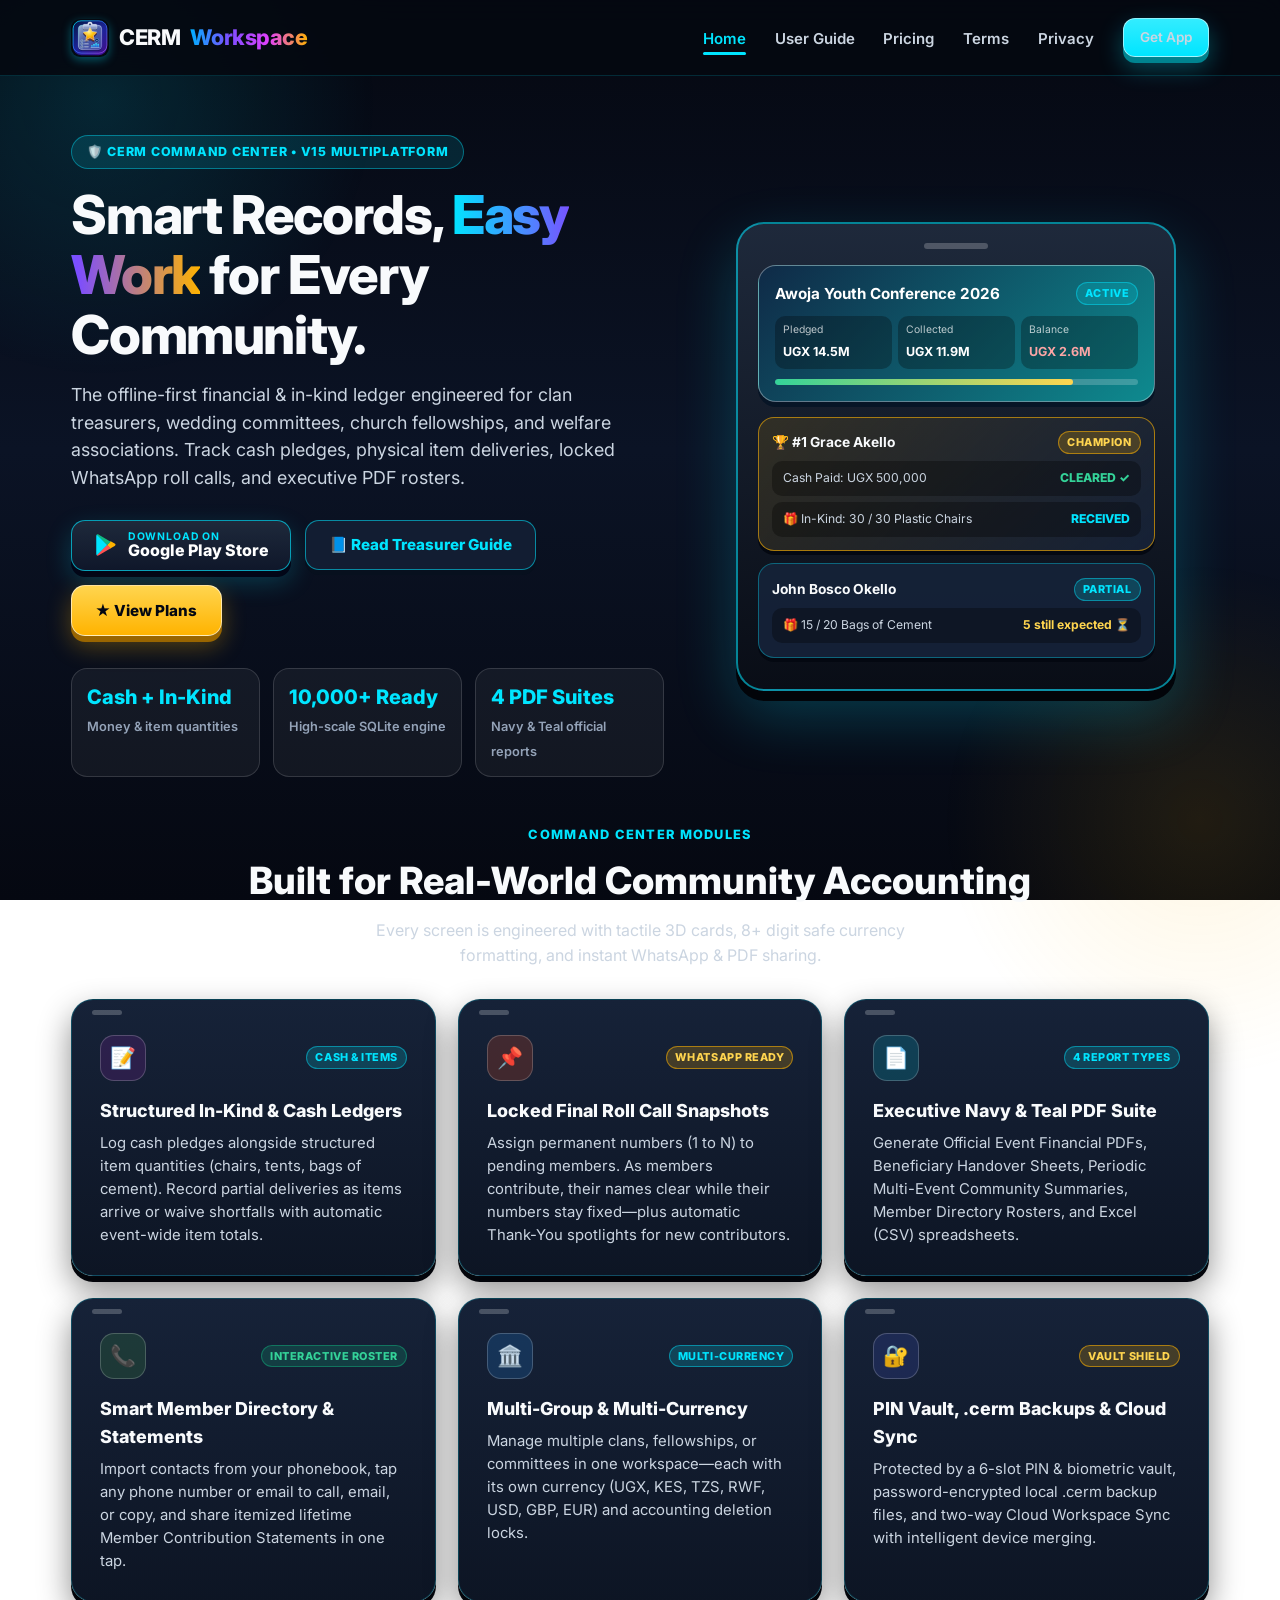
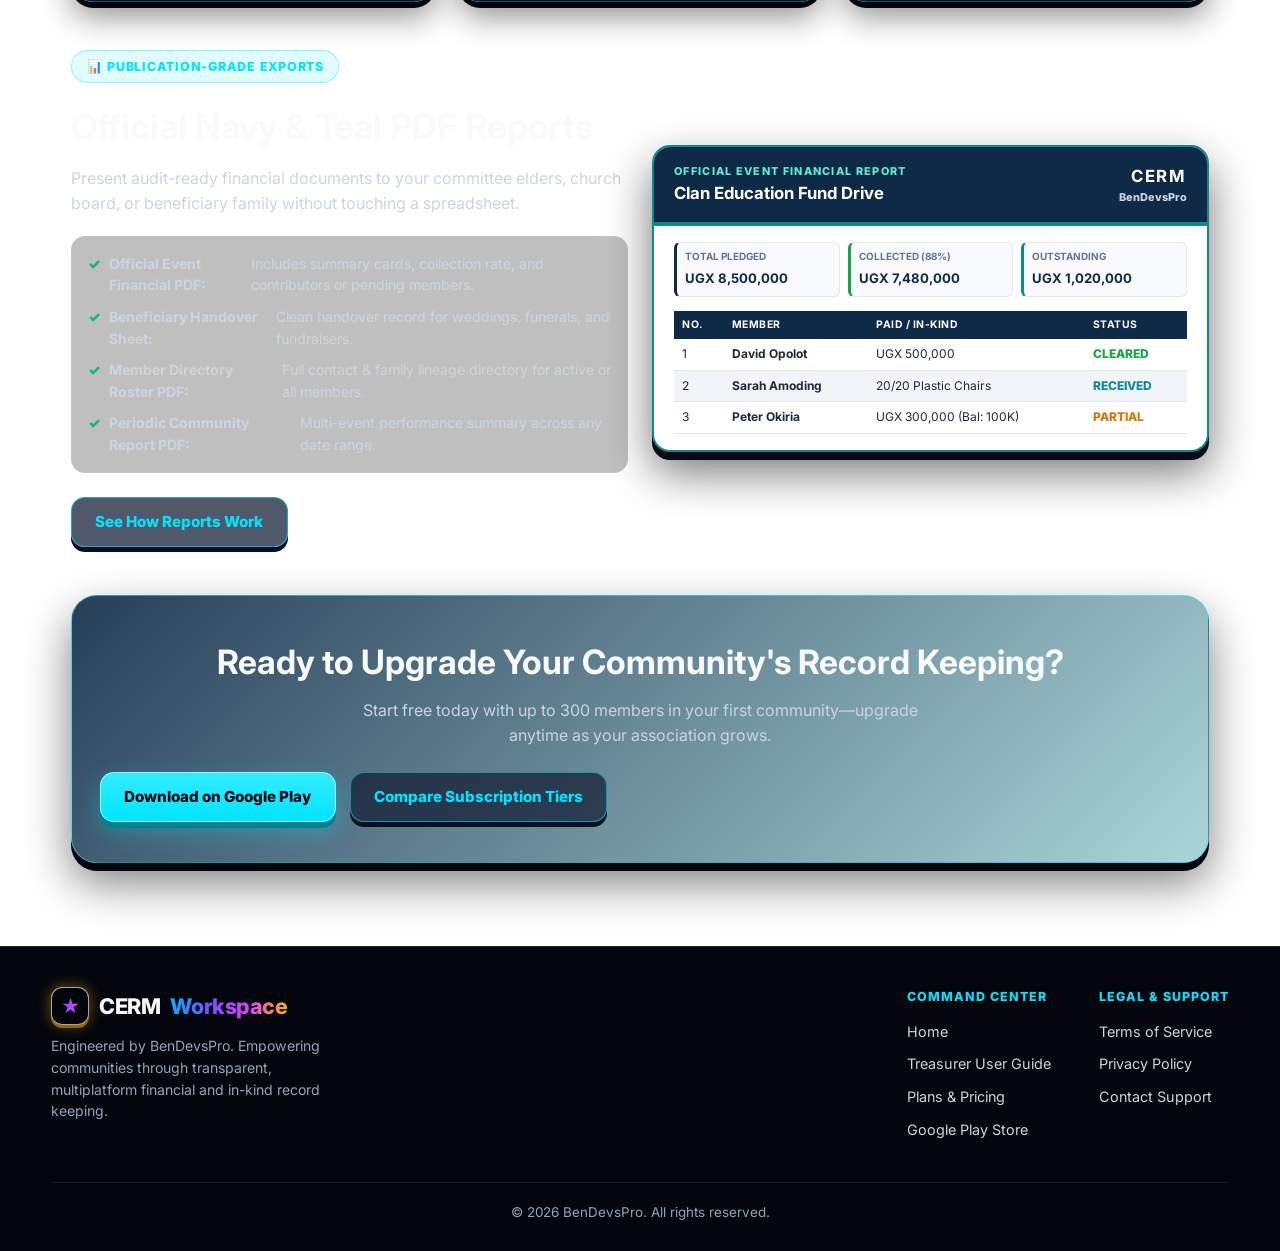
==== commit 0ba43a9c: "Update index.html" ====
--- a/index.html
+++ b/index.html
@@ -15,7 +15,7 @@
     <header>
         <nav>
             <a href="index.html" class="logo">
-                <span class="logo-medallion">★</span>
+                <img src="favicon.svg" alt="CERM Icon" width="38" height="38" style="border-radius: 9px; box-shadow: 0 3px 10px rgba(0, 229, 255, 0.35);">
                 CERM <span>Workspace</span>
             </a>
             <button class="nav-toggle" aria-label="Toggle navigation" aria-expanded="false">
@@ -323,4 +323,4 @@
 
     <script src="script.js"></script>
 </body>
-</html>+</html>
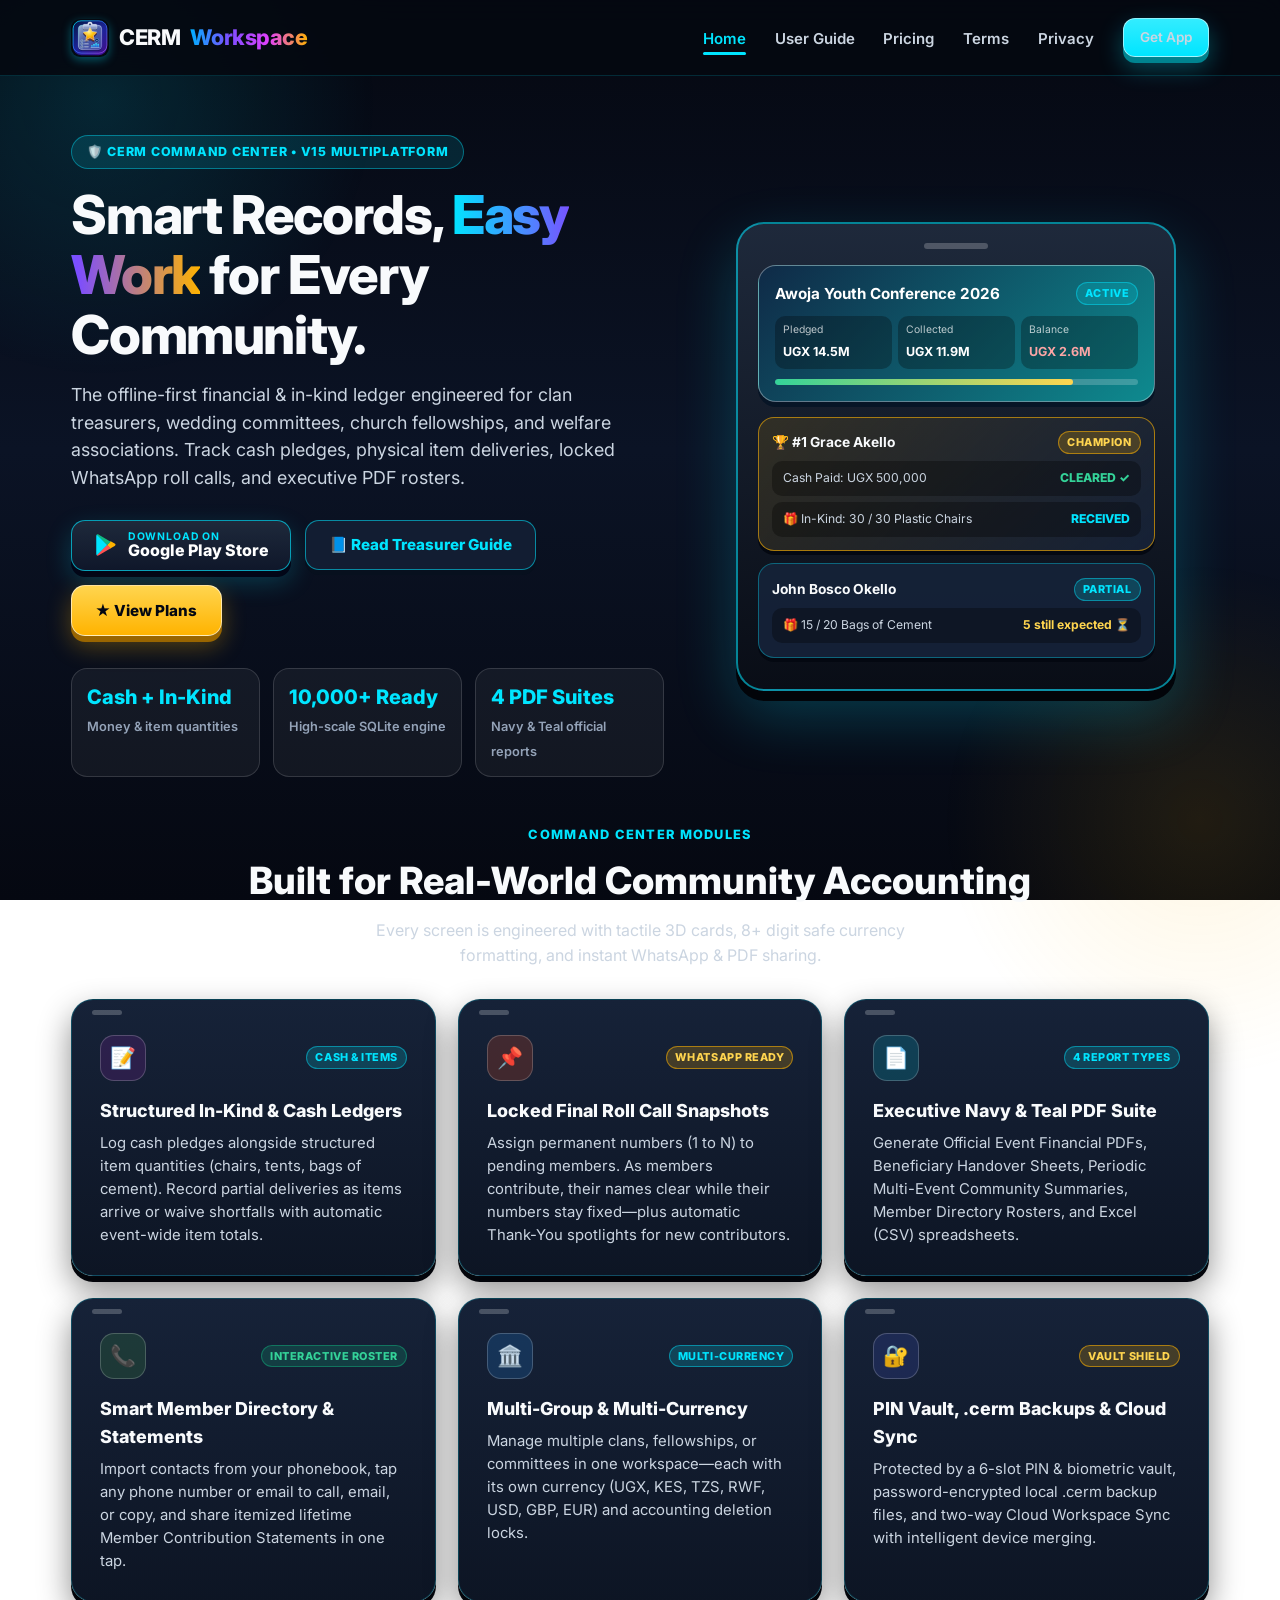
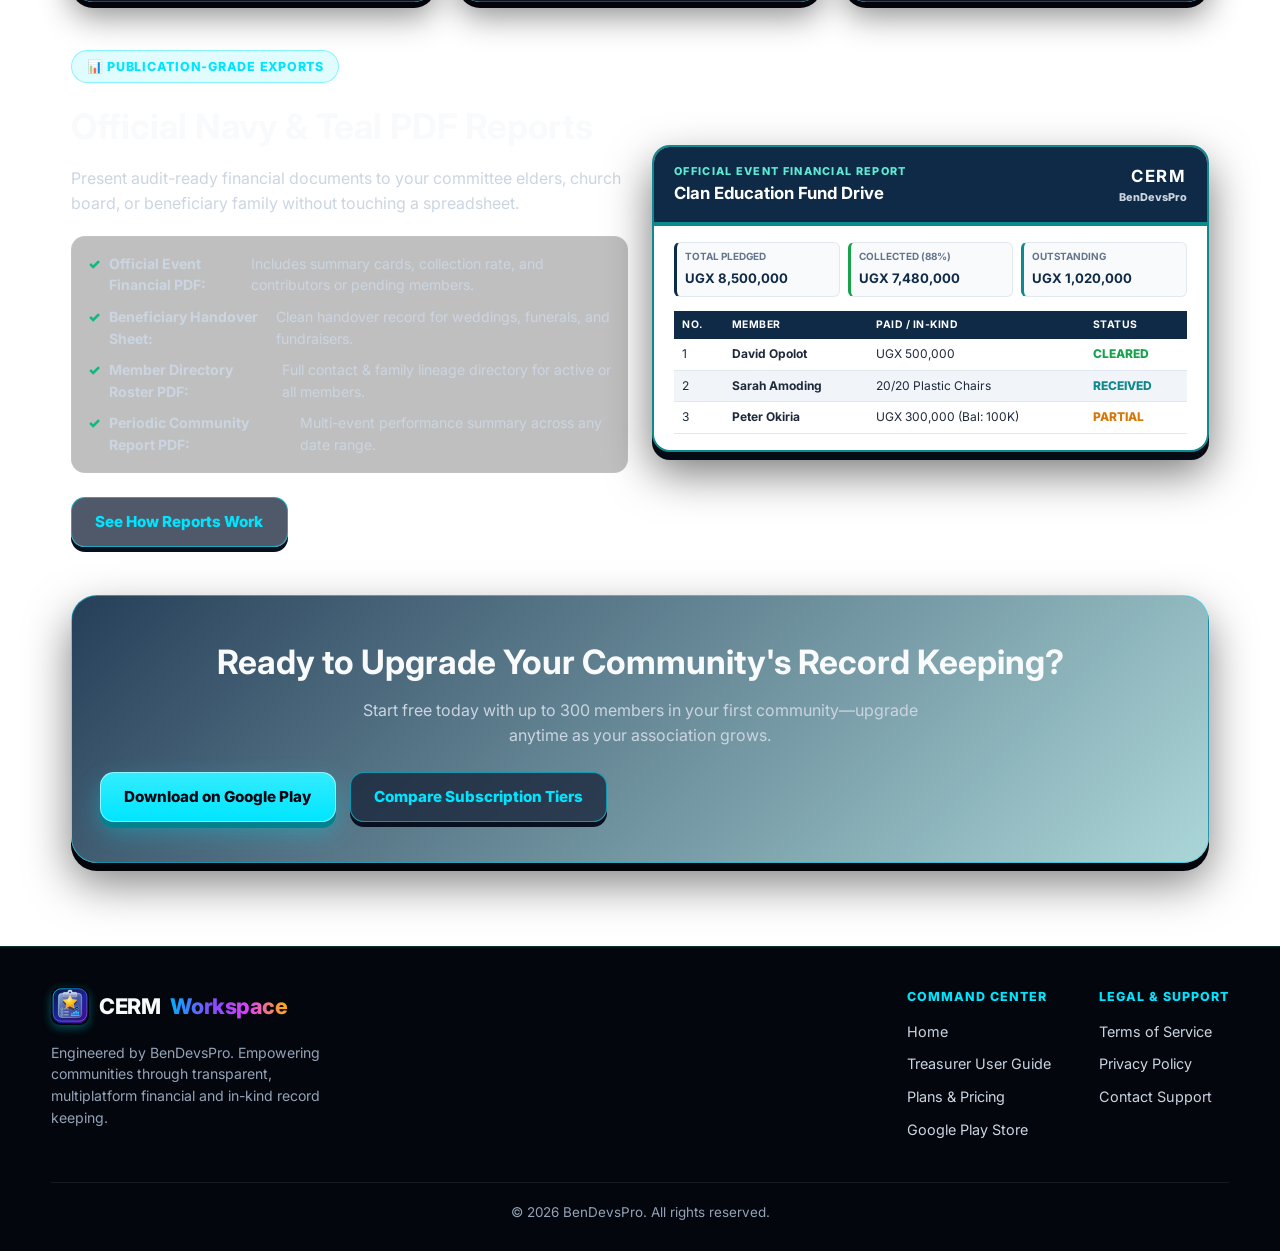
==== commit ac703aee: "Update index.html" ====
--- a/index.html
+++ b/index.html
@@ -293,7 +293,7 @@
         <div class="footer-inner">
             <div class="footer-brand">
                 <a href="index.html" class="logo">
-                    <span class="logo-medallion">★</span>
+                    <img src="favicon.svg" alt="CERM Icon" width="38" height="38" style="border-radius: 9px; box-shadow: 0 3px 10px rgba(0, 229, 255, 0.35);">
                     CERM <span>Workspace</span>
                 </a>
                 <p class="footer-tagline">Engineered by BenDevsPro. Empowering communities through transparent, multiplatform financial and in-kind record keeping.</p>
